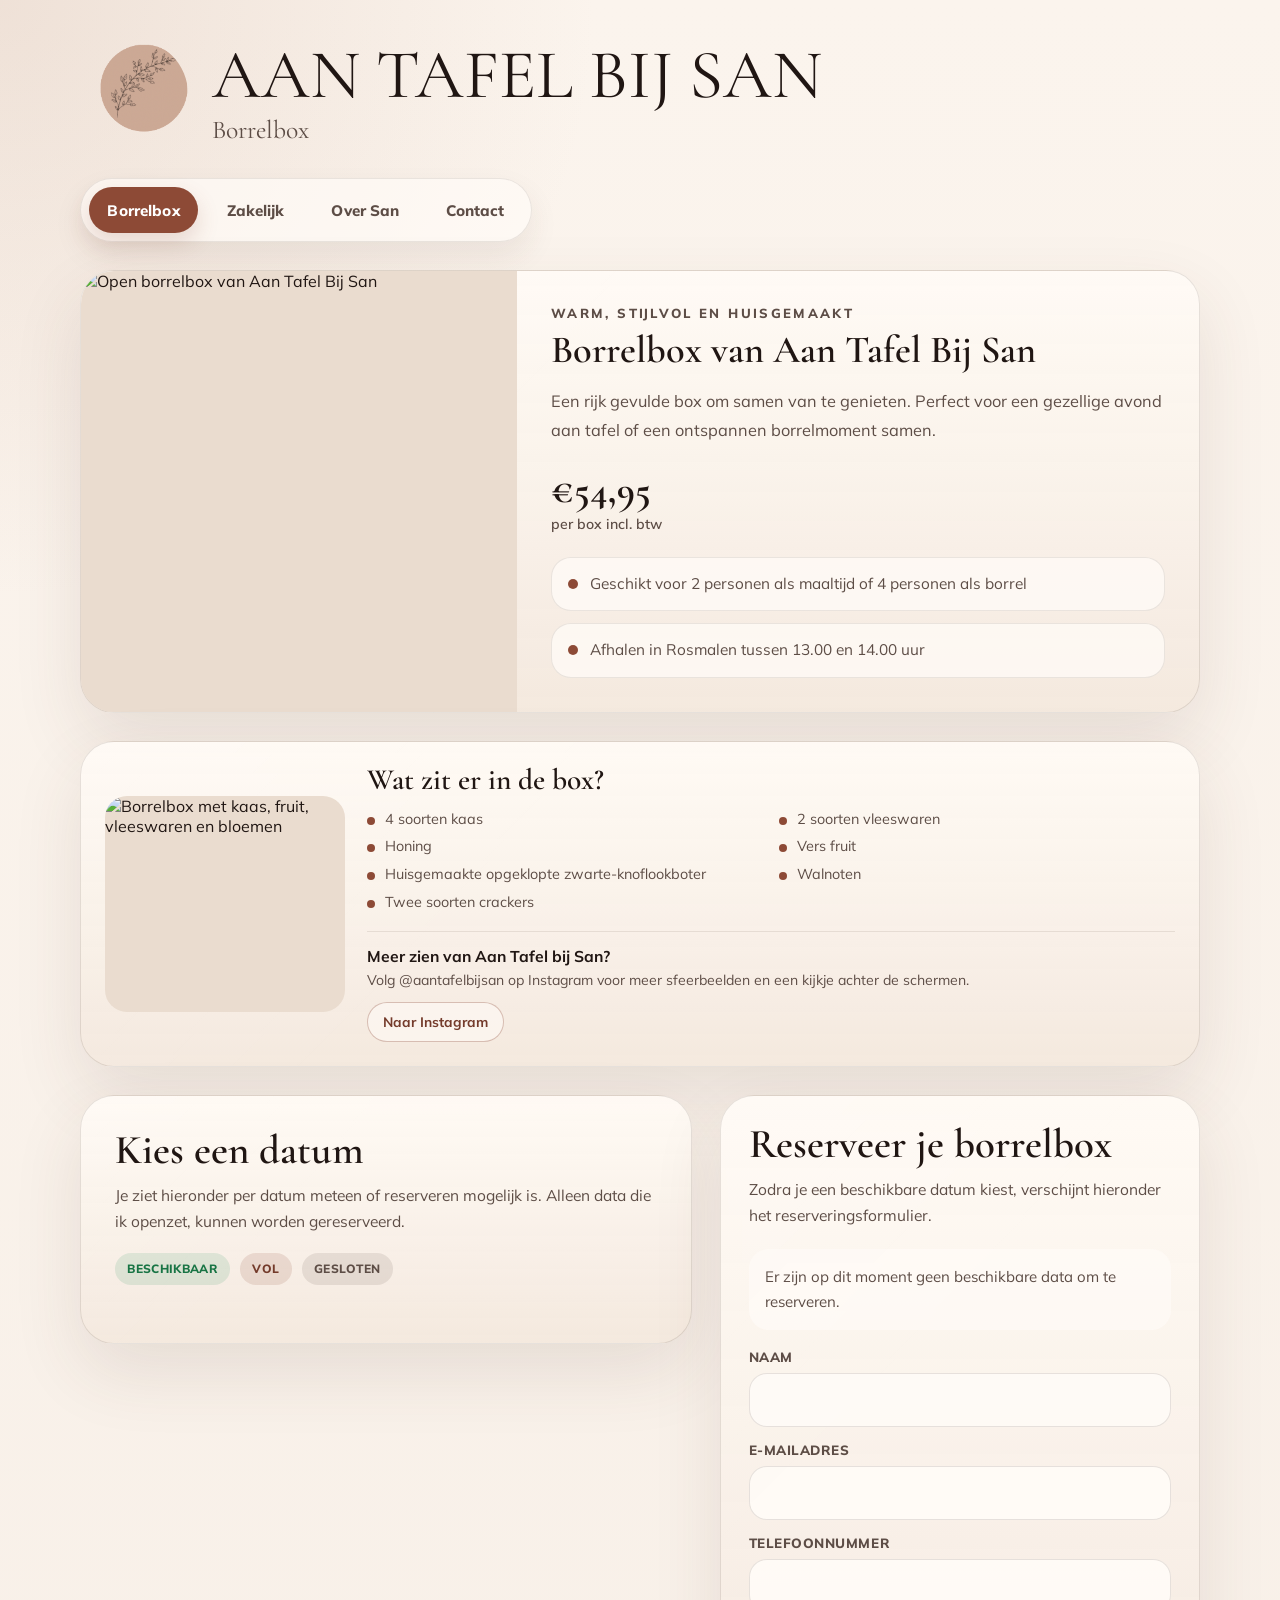
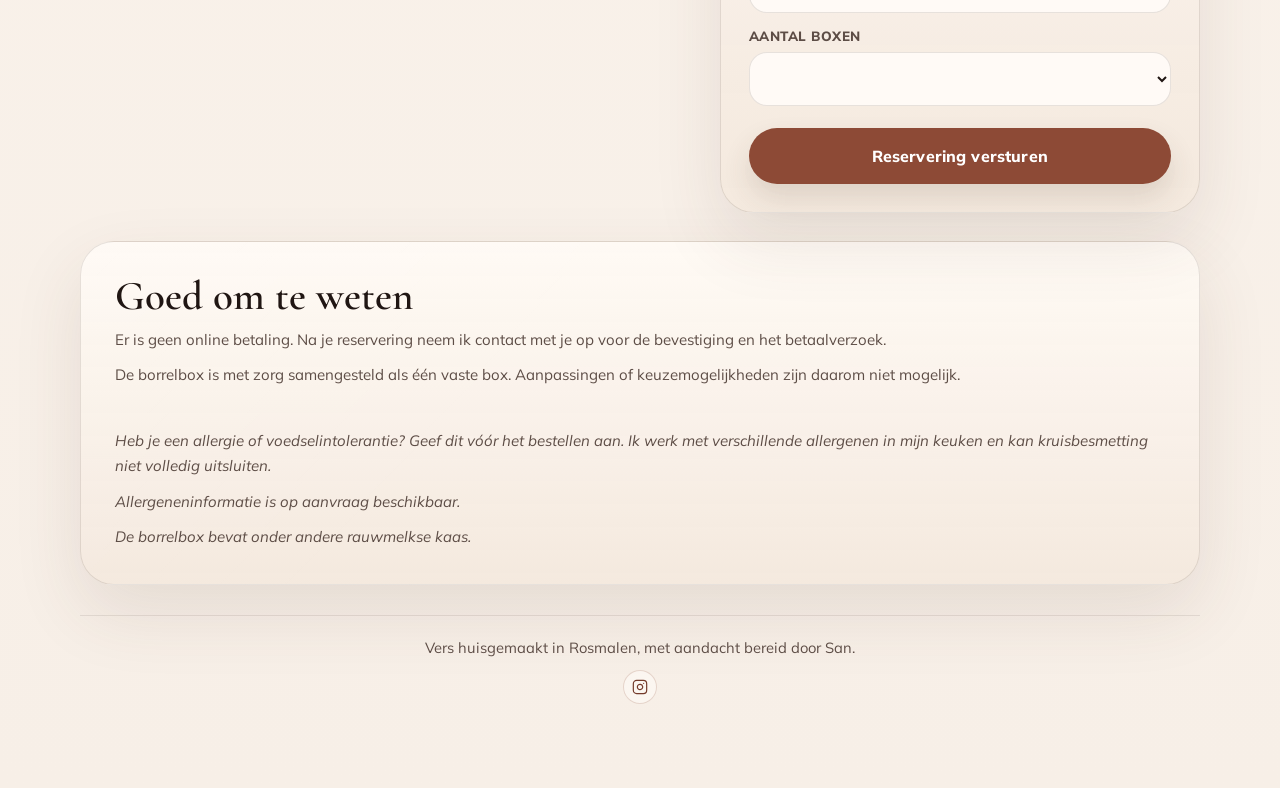
==== index.html @ e6d6b591 "Increase Instagram callout size" ====
<!doctype html>
<html lang="nl">
  <head>
    <meta charset="UTF-8" />
    <meta name="viewport" content="width=device-width, initial-scale=1.0" />
    <title>Borrelbox in Rosmalen | Aan Tafel Bij San</title>
    <meta
      name="description"
      content="Reserveer een warme en stijlvolle borrelbox van Aan Tafel Bij San in Rosmalen."
    />
    <link rel="preconnect" href="https://fonts.googleapis.com" />
    <link rel="preconnect" href="https://fonts.gstatic.com" crossorigin />
    <link
      href="https://fonts.googleapis.com/css2?family=Cormorant+Garamond:wght@400;500;600;700&family=Mulish:wght@400;600;700;800&display=swap"
      rel="stylesheet"
    />
    <link rel="stylesheet" href="styles.css?v=20260925-footer-instagram" />
    <style>
      .page {
        padding: 40px 0 84px;
      }

      .brand-header {
        margin-bottom: 30px;
      }

      .top-nav {
        display: flex;
        justify-content: flex-start;
        margin: 0 0 28px;
      }

      .top-tabs {
        display: inline-flex;
        flex-wrap: wrap;
        gap: 10px;
        padding: 8px;
        border: 1px solid rgba(63, 42, 34, 0.1);
        border-radius: 999px;
        background: rgba(255, 251, 247, 0.72);
        box-shadow: 0 14px 30px rgba(79, 54, 42, 0.08);
      }

      .top-tab {
        display: inline-flex;
        align-items: center;
        justify-content: center;
        min-height: 46px;
        padding: 0.78rem 1.15rem;
        border-radius: 999px;
        color: var(--muted);
        text-decoration: none;
        font-size: 0.95rem;
        font-weight: 800;
        letter-spacing: 0.01em;
        transition:
          transform 160ms ease,
          background 160ms ease,
          color 160ms ease;
      }

      .top-tab:hover,
      .top-tab:focus-visible {
        transform: translateY(-2px);
        color: var(--ink);
      }

      .top-tab.is-active {
        background: var(--instagram);
        color: #fff;
        box-shadow: 0 10px 22px rgba(141, 74, 54, 0.18);
      }

      .borrel-layout {
        display: grid;
        gap: 28px;
      }

      .borrel-hero,
      .borrel-promo,
      .contents-card,
      .availability-card,
      .reservation-card,
      .borrel-note {
        border: 1px solid var(--line);
        border-radius: 34px;
        box-shadow: var(--shadow);
        background:
          linear-gradient(180deg, rgba(255, 250, 245, 0.96), rgba(243, 232, 221, 0.9)),
          linear-gradient(135deg, rgba(255, 255, 255, 0.35), transparent 40%);
      }

      .borrel-hero {
        display: grid;
        grid-template-columns: minmax(0, 0.78fr) minmax(320px, 1.22fr);
        overflow: hidden;
      }

      .borrel-photo {
        min-height: 100%;
        max-height: 250px;
        background: #eadccf;
      }

      .borrel-photo img {
        display: block;
        width: 100%;
        height: 100%;
        object-fit: cover;
      }

      .borrel-copy {
        padding: clamp(24px, 3.4vw, 34px);
      }

      .kicker {
        margin: 0;
        color: var(--muted);
        font-size: 0.82rem;
        font-weight: 800;
        letter-spacing: 0.18em;
        text-transform: uppercase;
      }

      .borrel-title {
        margin: 10px 0 0;
        font-family: "Cormorant Garamond", serif;
        font-size: clamp(1.85rem, 3vw, 2.55rem);
        line-height: 1;
        font-weight: 600;
      }

      .borrel-intro {
        margin: 18px 0 0;
        color: var(--muted);
        font-size: 1.02rem;
        line-height: 1.75;
      }

      .borrel-promo {
        display: grid;
        grid-template-columns: minmax(220px, 0.85fr) minmax(0, 1.15fr);
        gap: 16px;
        align-items: center;
        overflow: hidden;
        font-family: "Mulish", sans-serif;
      }

      .borrel-promo[hidden] {
        display: none;
      }

      .promo-photo {
        height: 100%;
        min-height: 220px;
        max-height: 280px;
        background: #eadccf;
      }

      .promo-photo img {
        display: block;
        width: 100%;
        height: 100%;
        object-fit: cover;
      }

      .promo-copy {
        padding: clamp(20px, 2.8vw, 30px);
      }

      .promo-kicker {
        margin: 0 0 7px;
        color: var(--accent);
        font-family: "Mulish", sans-serif;
        font-size: 0.68rem;
        font-weight: 800;
        letter-spacing: 0.12em;
        text-transform: uppercase;
      }

      .borrel-promo p {
        margin: 6px 0 0;
        color: var(--ink);
        font-family: "Mulish", sans-serif;
        font-size: 0.86rem;
        line-height: 1.42;
      }

      .borrel-promo strong {
        font-weight: 800;
      }

      .promo-price {
        display: block;
        margin-top: 8px;
        color: var(--ink);
        font-family: "Mulish", sans-serif;
        font-size: 0.88rem;
        font-weight: 700;
        line-height: 1.45;
      }

      .promo-price strong {
        color: var(--accent);
        font-family: "Mulish", sans-serif;
        font-size: 0.96rem;
        font-weight: 800;
        letter-spacing: 0;
      }

      .promo-price span {
        color: var(--muted);
        font-family: "Mulish", sans-serif;
        font-size: 0.86rem;
      }

      .borrel-price {
        margin: 26px 0 0;
        font-family: "Cormorant Garamond", serif;
        font-size: clamp(2rem, 3vw, 2.8rem);
        line-height: 1;
        font-weight: 700;
      }

      .borrel-price span {
        display: block;
        margin-top: 6px;
        color: var(--muted);
        font-family: "Mulish", sans-serif;
        font-size: 0.88rem;
        font-weight: 600;
        line-height: 1.4;
      }

      .borrel-facts {
        display: grid;
        gap: 12px;
        margin: 22px 0 0;
      }

      .fact-chip {
        display: flex;
        align-items: flex-start;
        gap: 12px;
        padding: 14px 16px;
        border: 1px solid rgba(63, 42, 34, 0.1);
        border-radius: 20px;
        background: rgba(255, 251, 247, 0.76);
      }

      .fact-dot {
        width: 10px;
        height: 10px;
        margin-top: 0.45rem;
        border-radius: 50%;
        background: var(--instagram);
        flex: 0 0 auto;
      }

      .fact-text {
        color: var(--muted);
        font-size: 0.96rem;
        line-height: 1.6;
      }

      .borrel-grid {
        display: grid;
        grid-template-columns: minmax(0, 1.12fr) minmax(320px, 0.88fr);
        gap: 28px;
        align-items: start;
      }

      .borrel-gallery {
        display: grid;
        grid-template-columns: repeat(3, minmax(0, 1fr));
        gap: 18px;
      }

      .gallery-card {
        overflow: hidden;
        border: 1px solid var(--line);
        border-radius: 28px;
        box-shadow: var(--shadow);
        background:
          linear-gradient(180deg, rgba(255, 250, 245, 0.96), rgba(243, 232, 221, 0.9)),
          linear-gradient(135deg, rgba(255, 255, 255, 0.35), transparent 40%);
      }

      .gallery-card img {
        display: block;
        width: 100%;
        max-height: 190px;
        aspect-ratio: 1 / 0.56;
        object-fit: cover;
      }

      .gallery-card.is-featured img {
        aspect-ratio: 1 / 0.56;
      }

      .gallery-card.is-packaging img {
        object-fit: cover;
        object-position: center 42%;
      }

      .gallery-copy {
        padding: 16px 18px 18px;
      }

      .gallery-copy p {
        margin: 0;
        color: var(--muted);
        font-size: 0.92rem;
        line-height: 1.6;
      }

      .availability-card,
      .reservation-card,
      .contents-card,
      .borrel-note {
        padding: clamp(24px, 3.4vw, 34px);
      }

      .contents-list {
        display: grid;
        grid-template-columns: repeat(2, minmax(0, 1fr));
        gap: 7px 16px;
        margin: 14px 0 0;
        padding: 0;
        list-style: none;
      }

      .contents-card {
        display: grid;
        grid-template-columns: minmax(180px, 240px) minmax(0, 1fr);
        gap: 22px;
        align-items: center;
        padding: clamp(18px, 2.4vw, 24px);
      }

      .contents-card .section-title {
        font-size: clamp(1.55rem, 2.3vw, 2rem);
      }

      .contents-list li {
        display: flex;
        gap: 10px;
        align-items: flex-start;
        color: var(--muted);
        font-size: 0.9rem;
        line-height: 1.45;
      }

      .contents-list li::before {
        content: "";
        width: 8px;
        height: 8px;
        margin-top: 0.5rem;
        border-radius: 50%;
        background: var(--instagram);
        flex: 0 0 auto;
      }

      .contents-photo {
        overflow: hidden;
        border-radius: 22px;
        min-height: 0;
        max-width: 240px;
        background: #eadccf;
      }

      .contents-photo img {
        display: block;
        width: 100%;
        aspect-ratio: 1 / 0.9;
        object-fit: cover;
      }

      .contents-copy {
        padding: 0;
      }

      .instagram-callout {
        margin-top: 18px;
        padding-top: 14px;
        border-top: 1px solid rgba(63, 42, 34, 0.1);
      }

      .instagram-callout strong {
        display: block;
        color: var(--ink);
        font-size: 0.98rem;
      }

      .instagram-callout p {
        margin: 4px 0 0;
        color: var(--muted);
        font-size: 0.88rem;
        line-height: 1.55;
      }

      .instagram-button {
        display: inline-flex;
        align-items: center;
        justify-content: center;
        min-height: 40px;
        margin-top: 10px;
        padding: 0.62rem 0.95rem;
        border: 1px solid rgba(141, 74, 54, 0.32);
        border-radius: 999px;
        background: rgba(255, 251, 247, 0.55);
        color: var(--instagram-dark);
        font-size: 0.86rem;
        font-weight: 700;
        text-decoration: none;
        transition: background 160ms ease, border-color 160ms ease, transform 160ms ease;
      }

      .instagram-button:hover,
      .instagram-button:focus-visible {
        border-color: rgba(141, 74, 54, 0.5);
        background: rgba(141, 74, 54, 0.08);
        transform: translateY(-2px);
      }

      .section-title {
        margin: 0;
        font-family: "Cormorant Garamond", serif;
        font-size: clamp(2rem, 3.2vw, 2.7rem);
        line-height: 0.98;
        font-weight: 600;
      }

      .section-copy {
        margin: 12px 0 0;
        color: var(--muted);
        font-size: 0.97rem;
        line-height: 1.7;
      }

      .status-legend {
        display: flex;
        flex-wrap: wrap;
        gap: 10px;
        margin-top: 18px;
      }

      .legend-chip,
      .status-chip {
        display: inline-flex;
        align-items: center;
        justify-content: center;
        min-height: 32px;
        padding: 0.42rem 0.76rem;
        border-radius: 999px;
        font-size: 0.75rem;
        font-weight: 800;
        letter-spacing: 0.03em;
        text-transform: uppercase;
      }

      .status-available {
        background: rgba(31, 143, 83, 0.12);
        color: var(--whatsapp-dark);
      }

      .status-full {
        background: rgba(141, 74, 54, 0.14);
        color: var(--instagram-dark);
      }

      .status-closed {
        background: rgba(93, 77, 70, 0.12);
        color: var(--muted);
      }

      .month-groups {
        display: grid;
        gap: 18px;
        margin-top: 24px;
      }

      .month-group {
        display: grid;
        gap: 14px;
      }

      .month-label {
        margin: 0;
        color: var(--instagram-dark);
        font-size: 0.94rem;
        font-weight: 800;
        letter-spacing: 0.08em;
        text-transform: uppercase;
      }

      .date-grid {
        display: grid;
        grid-template-columns: repeat(7, minmax(0, 1fr));
        gap: 7px;
      }

      .calendar-weekday {
        padding: 2px 0 4px;
        color: var(--muted);
        font-size: 0.7rem;
        font-weight: 800;
        text-align: center;
        text-transform: uppercase;
      }

      .calendar-day,
      .date-button {
        display: flex;
        min-width: 0;
        min-height: 58px;
        flex-direction: column;
        align-items: center;
        justify-content: center;
        border-radius: 12px;
      }

      .calendar-day {
        color: rgba(93, 77, 70, 0.48);
        font-size: 0.82rem;
      }

      .calendar-day.is-unavailable {
        background: rgba(255, 251, 247, 0.38);
      }

      .date-button {
        width: 100%;
        padding: 7px 3px;
        border: 1px solid rgba(63, 42, 34, 0.08);
        background: rgba(255, 251, 247, 0.72);
        color: var(--ink);
        text-align: center;
        cursor: pointer;
        transition:
          transform 160ms ease,
          border-color 160ms ease,
          box-shadow 160ms ease,
          background 160ms ease;
      }

      .date-button:hover,
      .date-button:focus-visible {
        transform: translateY(-2px);
        border-color: rgba(141, 74, 54, 0.16);
        background: rgba(255, 251, 247, 0.84);
        box-shadow: 0 12px 24px rgba(79, 54, 42, 0.06);
      }

      .date-button.is-selected {
        border-color: var(--instagram);
        box-shadow: 0 0 0 2px rgba(141, 74, 54, 0.18);
      }

      .date-button.status-available {
        background: rgba(31, 143, 83, 0.1);
      }

      .date-button.status-full {
        background: rgba(141, 74, 54, 0.12);
      }

      .date-button.status-closed {
        background: rgba(93, 77, 70, 0.1);
        box-shadow: 0 14px 26px rgba(79, 54, 42, 0.07);
      }

      .date-button[disabled] {
        cursor: default;
        opacity: 0.92;
      }

      .date-label {
        font-family: "Cormorant Garamond", serif;
        font-size: 1.2rem;
        font-weight: 700;
        line-height: 1;
      }

      .reservation-card {
        position: sticky;
        top: 28px;
        padding: clamp(20px, 3vw, 28px);
      }

      .reservation-placeholder,
      .reservation-info,
      .reservation-confirmation {
        margin-top: 20px;
        padding: 16px;
        border-radius: 20px;
        background: rgba(255, 251, 247, 0.72);
        color: var(--muted);
        font-size: 0.94rem;
        line-height: 1.65;
      }

      .reservation-info,
      .reservation-confirmation {
        border: 1px solid rgba(63, 42, 34, 0.1);
      }

      .reservation-confirmation {
        color: var(--whatsapp-dark);
        background: rgba(31, 143, 83, 0.08);
        border-color: rgba(31, 143, 83, 0.14);
        font-weight: 700;
      }

      .reservation-form {
        display: grid;
        gap: 14px;
        margin-top: 18px;
      }

      .form-row {
        display: grid;
        gap: 8px;
      }

      .form-label {
        color: var(--muted);
        font-size: 0.84rem;
        font-weight: 800;
        letter-spacing: 0.04em;
        text-transform: uppercase;
      }

      .form-input,
      .form-select {
        width: 100%;
        min-height: 54px;
        padding: 0.92rem 1rem;
        border: 1px solid rgba(63, 42, 34, 0.12);
        border-radius: 18px;
        background: rgba(255, 251, 247, 0.95);
        color: var(--ink);
        font: inherit;
      }

      .form-input:focus,
      .form-select:focus {
        outline: 2px solid rgba(141, 74, 54, 0.22);
        outline-offset: 2px;
      }

      .form-help {
        margin: -4px 0 0;
        color: var(--muted);
        font-size: 0.84rem;
        line-height: 1.5;
      }

      .reserve-button {
        display: inline-flex;
        align-items: center;
        justify-content: center;
        width: 100%;
        min-height: 56px;
        padding: 0.95rem 1.4rem;
        border: 0;
        border-radius: 999px;
        background: var(--instagram);
        color: #fff;
        font: inherit;
        font-weight: 800;
        letter-spacing: 0.01em;
        cursor: pointer;
        box-shadow: 0 14px 28px rgba(79, 54, 42, 0.14);
        transition:
          transform 160ms ease,
          background 160ms ease;
      }

      .reserve-button:hover,
      .reserve-button:focus-visible {
        transform: translateY(-2px);
        background: var(--instagram-dark);
      }

      .borrel-note {
        display: grid;
        gap: 10px;
      }

      .borrel-note p {
        margin: 0;
        color: var(--muted);
        font-size: 0.94rem;
        line-height: 1.7;
      }

      .borrel-note .allergen-note {
        font-style: italic;
      }

      .page-footer {
        margin-top: 30px;
        padding: 20px 8px 0;
        border-top: 1px solid rgba(63, 42, 34, 0.1);
        color: var(--muted);
        font-size: 0.92rem;
        line-height: 1.6;
        text-align: center;
      }

      @media (max-width: 960px) {
        .borrel-hero,
        .borrel-promo,
        .borrel-grid,
        .borrel-gallery {
          grid-template-columns: 1fr;
        }

        .borrel-photo {
          max-height: 240px;
        }

        .promo-photo {
          min-height: 220px;
          max-height: 260px;
        }

        .reservation-card {
          position: static;
        }
      }

      @media (max-width: 640px) {
        .page {
          padding-top: 28px;
          padding-bottom: 52px;
        }

        .contents-card,
        .contents-list {
          grid-template-columns: 1fr;
        }

        .contents-photo {
          max-width: none;
        }

      }
    </style>
    <script async src="https://www.googletagmanager.com/gtag/js?id=G-EJPSFYHC73"></script>
    <script>
      window.dataLayer = window.dataLayer || [];
      function gtag() {
        dataLayer.push(arguments);
      }
      gtag("js", new Date());
      gtag("config", "G-EJPSFYHC73");
    </script>
  </head>
  <body>
    <main class="page">
      <header class="brand-header">
        <div class="brand-seal" aria-hidden="true">
          <img src="brand-seal.png" alt="" />
        </div>
        <div class="brand-copy">
          <h1>Aan Tafel Bij San</h1>
          <p class="subtitle">Borrelbox</p>
        </div>
      </header>

      <div class="top-nav" aria-label="Navigatie">
        <nav class="top-tabs">
          <a class="top-tab is-active" href="index.html">Borrelbox</a>
          <a class="top-tab" href="zakelijk.html">Zakelijk</a>
          <a class="top-tab" href="over-san.html">Over San</a>
          <a class="top-tab" href="contact.html">Contact</a>
        </nav>
      </div>

      <section class="borrel-layout">
        <section class="borrel-hero" aria-labelledby="borrelboxTitle">
          <div class="borrel-photo">
            <img src="borrelbox-overzicht.jpg" alt="Open borrelbox van Aan Tafel Bij San" />
          </div>

          <div class="borrel-copy">
            <p class="kicker">Warm, stijlvol en huisgemaakt</p>
            <h2 class="borrel-title" id="borrelboxTitle">Borrelbox van Aan Tafel Bij San</h2>
            <p class="borrel-intro">
              Een rijk gevulde box om samen van te genieten. Perfect voor een gezellige
              avond aan tafel of een ontspannen borrelmoment samen.
            </p>
            <p class="borrel-price">€54,95 <span>per box incl. btw</span></p>

            <div class="borrel-facts">
              <div class="fact-chip">
                <span class="fact-dot" aria-hidden="true"></span>
                <div class="fact-text">Geschikt voor 2 personen als maaltijd of 4 personen als borrel</div>
              </div>
              <div class="fact-chip">
                <span class="fact-dot" aria-hidden="true"></span>
                <div class="fact-text">Afhalen in Rosmalen tussen 13.00 en 14.00 uur</div>
              </div>
            </div>
          </div>
        </section>

        <section class="contents-card" aria-labelledby="contentsTitle">
          <div class="contents-photo">
            <img src="borrelbox-kaas-fruit.jpg" alt="Borrelbox met kaas, fruit, vleeswaren en bloemen" />
          </div>

          <div class="contents-copy">
            <h3 class="section-title" id="contentsTitle">Wat zit er in de box?</h3>
            <ul class="contents-list">
              <li>4 soorten kaas</li>
              <li>2 soorten vleeswaren</li>
              <li>Honing</li>
              <li>Vers fruit</li>
              <li>Huisgemaakte opgeklopte zwarte-knoflookboter</li>
              <li>Walnoten</li>
              <li>Twee soorten crackers</li>
            </ul>

            <div class="instagram-callout">
              <strong>Meer zien van Aan Tafel bij San?</strong>
              <p>Volg @aantafelbijsan op Instagram voor meer sfeerbeelden en een kijkje achter de schermen.</p>
              <a
                class="instagram-button"
                href="https://www.instagram.com/aantafelbijsan/"
                target="_blank"
                rel="noopener noreferrer"
              >Naar Instagram</a>
            </div>
          </div>
        </section>

        <section class="borrel-grid">
          <section class="availability-card" aria-labelledby="availabilityTitle">
            <h3 class="section-title" id="availabilityTitle">Kies een datum</h3>
            <p class="section-copy">
              Je ziet hieronder per datum meteen of reserveren mogelijk is.
              Alleen data die ik openzet, kunnen worden gereserveerd.
            </p>

            <div class="status-legend" aria-label="Legenda">
              <span class="legend-chip status-available">Beschikbaar</span>
              <span class="legend-chip status-full">Vol</span>
              <span class="legend-chip status-closed">Gesloten</span>
            </div>

            <div class="month-groups" id="monthGroups"></div>
          </section>

          <aside class="reservation-card" aria-labelledby="reservationTitle">
            <h3 class="section-title" id="reservationTitle">Reserveer je borrelbox</h3>
            <p class="section-copy">
              Zodra je een beschikbare datum kiest, verschijnt hieronder het reserveringsformulier.
            </p>

            <div class="reservation-placeholder" id="reservationPlaceholder">
              Selecteer eerst een beschikbare datum.
            </div>

            <div class="reservation-info" id="reservationInfo" hidden></div>

            <form class="reservation-form" id="reservationForm" hidden>
              <input type="hidden" name="_subject" value="Nieuwe reservering borrelbox" />
              <input type="hidden" name="_captcha" value="false" />
              <input type="text" name="_honey" tabindex="-1" autocomplete="off" hidden />

              <div class="form-row">
                <label class="form-label" for="reservationName">Naam</label>
                <input class="form-input" id="reservationName" name="name" type="text" required />
              </div>

              <div class="form-row">
                <label class="form-label" for="reservationEmail">E-mailadres</label>
                <input class="form-input" id="reservationEmail" name="email" type="email" required />
              </div>

              <div class="form-row">
                <label class="form-label" for="reservationPhone">Telefoonnummer</label>
                <input class="form-input" id="reservationPhone" name="phone" type="tel" required />
              </div>

              <div class="form-row">
                <label class="form-label" for="reservationQuantity">Aantal boxen</label>
                <select class="form-select" id="reservationQuantity" name="quantity" required></select>
                <p class="form-help" id="quantityHelp"></p>
              </div>

              <button class="reserve-button" id="reservationSubmit" type="submit">Reservering versturen</button>
            </form>

            <div class="reservation-confirmation" id="reservationConfirmation" hidden>
              Bedankt voor je reservering. Ik neem contact met je op voor de bevestiging en het betaalverzoek.
            </div>
          </aside>
        </section>

        <section class="borrel-note" aria-labelledby="borrelNoteTitle">
          <h3 class="section-title" id="borrelNoteTitle">Goed om te weten</h3>
          <p>Er is geen online betaling. Na je reservering neem ik contact met je op voor de bevestiging en het betaalverzoek.</p>
          <p>De borrelbox is met zorg samengesteld als één vaste box. Aanpassingen of keuzemogelijkheden zijn daarom niet mogelijk.</p>
          <br />
          <p class="allergen-note">Heb je een allergie of voedselintolerantie? Geef dit vóór het bestellen aan. Ik werk met verschillende allergenen in mijn keuken en kan kruisbesmetting niet volledig uitsluiten.</p>
          <p class="allergen-note">Allergeneninformatie is op aanvraag beschikbaar.</p>
          <p class="allergen-note">De borrelbox bevat onder andere rauwmelkse kaas.</p>
        </section>
      </section>

      <footer class="page-footer">
        <p>Vers huisgemaakt in Rosmalen, met aandacht bereid door San.</p>
        <a class="footer-instagram" href="https://www.instagram.com/aantafelbijsan/" target="_blank" rel="noopener noreferrer" aria-label="Aan Tafel bij San op Instagram">
          <svg viewBox="0 0 24 24" aria-hidden="true"><rect x="2" y="2" width="20" height="20" rx="5" /><path d="M16 11.37A4 4 0 1 1 12.63 8 4 4 0 0 1 16 11.37z" /><path d="M17.5 6.5h.01" /></svg>
        </a>
      </footer>
    </main>

    <script src="borrelbox.js?v=20260922-calendar-preview"></script>
  </body>
</html>
---- styles.css ----
:root {
  --bg: #f7efe7;
  --paper: rgba(255, 250, 245, 0.78);
  --paper-strong: #f2e4d8;
  --ink: #201613;
  --muted: #5d4d46;
  --line: rgba(63, 42, 34, 0.12);
  --shadow: 0 28px 70px rgba(79, 54, 42, 0.11);
  --whatsapp: #1f8f53;
  --whatsapp-dark: #187444;
  --instagram: #8d4a36;
  --instagram-dark: #743b2b;
}

* {
  box-sizing: border-box;
}

body {
  margin: 0;
  min-height: 100vh;
  background:
    radial-gradient(circle at top left, rgba(207, 176, 158, 0.28), transparent 22%),
    linear-gradient(180deg, #fbf4ed 0%, #f7efe7 100%);
  color: var(--ink);
  font-family: "Mulish", sans-serif;
}

.page {
  width: min(1120px, calc(100% - 32px));
  margin: 0 auto;
  padding: 28px 0 56px;
}

.brand-header,
.hero-layout {
  display: grid;
  gap: 24px;
}

.brand-header {
  grid-template-columns: 108px minmax(0, 1fr);
  align-items: center;
  gap: 24px;
  margin-bottom: 40px;
}

.brand-seal {
  width: 108px;
  height: 108px;
  border-radius: 50%;
  overflow: hidden;
}

.brand-seal img {
  width: 100%;
  height: 100%;
  object-fit: cover;
  display: block;
}

.brand-copy {
  min-width: 0;
}

h1,
.subtitle,
.week-line,
.price,
.payment-note,
.about-kicker,
.summary-title {
  font-family: "Cormorant Garamond", serif;
}

h1 {
  margin: 0;
  font-size: clamp(2.8rem, 5.4vw, 4.6rem);
  line-height: 0.9;
  font-weight: 400;
  text-transform: uppercase;
}

.subtitle {
  margin: 10px 0 0;
  font-size: clamp(1.25rem, 2vw, 1.8rem);
  line-height: 1.08;
  color: var(--muted);
}

.preview-note {
  display: none;
  align-items: center;
  margin: 14px 0 0;
  padding: 0.45rem 0.8rem;
  border-radius: 999px;
  background: rgba(141, 74, 54, 0.08);
  color: var(--instagram-dark);
  font-size: 0.82rem;
  font-weight: 700;
  letter-spacing: 0.02em;
}

.preview-note.is-visible {
  display: inline-flex;
}

.hero-layout {
  grid-template-columns: minmax(0, 1.15fr) minmax(280px, 0.85fr);
  align-items: start;
  gap: 28px;
}

.menu-card,
.order-card {
  border: 1px solid var(--line);
  box-shadow: var(--shadow);
}

.menu-card {
  padding: clamp(34px, 5vw, 54px);
  border-radius: 34px;
  background:
    linear-gradient(180deg, rgba(255, 250, 245, 0.96), rgba(243, 232, 221, 0.9)),
    linear-gradient(135deg, rgba(255, 255, 255, 0.35), transparent 40%);
  text-align: center;
}

.week-line {
  margin: 0;
  font-size: clamp(1.7rem, 3vw, 2.3rem);
  line-height: 1;
  color: var(--muted);
  letter-spacing: 0.01em;
  text-wrap: balance;
}

.local-note {
  margin: 16px 0 0;
  color: var(--muted);
  font-size: 0.95rem;
  letter-spacing: 0.04em;
  text-transform: uppercase;
}

.tagline {
  margin: 30px 0 0;
  font-size: clamp(1.35rem, 2vw, 1.62rem);
  font-style: italic;
  font-weight: 800;
  text-wrap: balance;
}

.menu-sentence {
  margin: 42px auto 0;
  max-width: 38ch;
  font-family: "Mulish", sans-serif;
  font-size: clamp(1.14rem, 1.45vw, 1.38rem);
  font-weight: 400;
  line-height: 1.5;
  color: var(--muted);
  text-wrap: balance;
  hyphens: auto;
}

.menu-sentence span {
  display: block;
}

#menuDishTitle {
  max-width: 100%;
  margin: 0 auto;
  color: var(--muted);
  font-weight: 400;
  line-height: inherit;
}

#menuDishDescription {
  max-width: 100%;
  margin: 0.35rem auto 0;
  font-size: inherit;
  line-height: inherit;
}

.invitation {
  margin: 38px 0 0;
  font-size: clamp(1.4rem, 2.1vw, 1.7rem);
  font-style: italic;
  font-weight: 800;
  text-wrap: balance;
}

.order-card {
  padding: 32px;
  border-radius: 30px;
  background: linear-gradient(180deg, rgba(255, 251, 247, 0.92), rgba(247, 239, 231, 0.82));
  backdrop-filter: blur(10px);
}

.order-label {
  margin: 0 0 10px;
  text-transform: uppercase;
  letter-spacing: 0.18em;
  font-size: 0.78rem;
  font-weight: 800;
  color: var(--muted);
}

.price {
  margin: 0;
  font-size: clamp(1.9rem, 2.5vw, 2.5rem);
  line-height: 1;
  font-weight: 700;
  text-wrap: balance;
}

.payment-note {
  margin: 4px 0 0;
  font-size: clamp(1.3rem, 1.8vw, 1.65rem);
  line-height: 1.08;
  font-style: italic;
  text-wrap: balance;
}

.details-list {
  margin: 24px 0 0;
  padding-left: 1.2rem;
  color: var(--muted);
  font-size: 0.96rem;
  line-height: 1.7;
}

.details-list li {
  margin: 8px 0;
}

.action-group {
  margin-top: 26px;
}

.whatsapp-button {
  display: inline-flex;
  align-items: center;
  justify-content: center;
  width: 100%;
  min-height: 56px;
  padding: 0.95rem 1.4rem;
  border-radius: 999px;
  background: var(--whatsapp);
  color: #fff;
  text-decoration: none;
  font-weight: 800;
  letter-spacing: 0.01em;
  box-shadow: 0 14px 32px rgba(31, 143, 83, 0.18);
  transition:
    transform 160ms ease,
    background 160ms ease;
}

.whatsapp-button:hover,
.whatsapp-button:focus-visible {
  transform: translateY(-2px);
  background: var(--whatsapp-dark);
}

.trust-note {
  margin: 12px 0 0;
  color: var(--muted);
  font-size: 0.92rem;
  line-height: 1.55;
  text-align: center;
}


.social-block {
  width: 100%;
  margin-top: 22px;
  padding: 18px 20px 20px;
  border: 1px solid rgba(141, 74, 54, 0.1);
  border-radius: 22px;
  background:
    linear-gradient(180deg, rgba(255, 251, 247, 0.96), rgba(245, 235, 227, 0.88)),
    linear-gradient(135deg, rgba(255, 255, 255, 0.35), transparent 55%);
  box-shadow: inset 0 1px 0 rgba(255, 255, 255, 0.55);
  display: flex;
  flex-direction: column;
  align-items: center;
  gap: 10px;
  text-align: center;
}

.social-label {
  margin: 0;
  color: var(--muted);
  font-size: 0.95rem;
  font-weight: 700;
  line-height: 1.4;
}

.social-note {
  margin: 0;
  max-width: 28ch;
  color: var(--muted);
  font-size: 0.92rem;
  line-height: 1.5;
}

.instagram-link {
  display: inline-flex;
  align-items: center;
  justify-content: center;
  width: 52px;
  height: 52px;
  min-height: 52px;
  padding: 0;
  border: 1px solid rgba(178, 83, 110, 0.14);
  border-radius: 50%;
  background: linear-gradient(180deg, rgba(255, 251, 247, 0.98), rgba(249, 239, 233, 0.96));
  color: var(--instagram);
  text-decoration: none;
  box-shadow: 0 10px 20px rgba(141, 74, 54, 0.08);
  transition:
    transform 160ms ease,
    border-color 160ms ease,
    color 160ms ease,
    box-shadow 160ms ease,
    background 160ms ease;
}

.instagram-link svg {
  width: 23px;
  height: 23px;
  fill: currentColor;
}

.instagram-link:hover,
.instagram-link:focus-visible {
  transform: translateY(-2px);
  border-color: rgba(178, 83, 110, 0.28);
  color: var(--instagram-dark);
  background: linear-gradient(180deg, rgba(255, 247, 245, 1), rgba(247, 234, 227, 0.98));
  box-shadow: 0 14px 24px rgba(141, 74, 54, 0.12);
}

.page-footer p {
  margin: 0;
}

.footer-instagram {
  display: inline-flex;
  align-items: center;
  justify-content: center;
  width: 34px;
  height: 34px;
  margin-top: 10px;
  border: 1px solid rgba(141, 74, 54, 0.2);
  border-radius: 50%;
  background: rgba(255, 251, 247, 0.55);
  color: var(--instagram-dark);
  text-decoration: none;
  transition: background 160ms ease, border-color 160ms ease, transform 160ms ease;
}

.footer-instagram svg {
  width: 16px;
  height: 16px;
  fill: none;
  stroke: currentColor;
  stroke-linecap: round;
  stroke-linejoin: round;
  stroke-width: 1.8;
}

.footer-instagram:hover,
.footer-instagram:focus-visible {
  border-color: rgba(141, 74, 54, 0.42);
  background: rgba(141, 74, 54, 0.08);
  transform: translateY(-2px);
}

.about-section {
  position: relative;
  margin-top: 28px;
  padding: clamp(22px, 4vw, 36px);
  border: 1px solid var(--line);
  border-radius: 34px;
  background:
    linear-gradient(180deg, rgba(255, 250, 245, 0.96), rgba(243, 232, 221, 0.9)),
    linear-gradient(135deg, rgba(255, 255, 255, 0.38), transparent 44%);
  box-shadow: var(--shadow);
  overflow: hidden;
}

.about-section::before {
  content: "";
  position: absolute;
  right: -80px;
  top: -90px;
  width: 230px;
  height: 230px;
  border-radius: 999px;
  background: rgba(207, 176, 158, 0.22);
}

.about-summary {
  position: relative;
  z-index: 1;
  display: grid;
  grid-template-columns: 88px minmax(0, 1fr);
  gap: 22px;
  align-items: center;
}

.summary-photo {
  display: block;
  width: 88px;
  height: 88px;
  border: 6px solid rgba(255, 250, 245, 0.78);
  border-radius: 50%;
  background: linear-gradient(180deg, rgba(242, 228, 216, 0.85), rgba(255, 250, 245, 0.9));
  object-fit: contain;
  box-shadow: 0 16px 36px rgba(79, 54, 42, 0.14);
}

.summary-copy {
  min-width: 0;
}

.about-kicker {
  margin: 0 0 10px;
  color: var(--instagram-dark);
  font-size: clamp(1.25rem, 2vw, 1.65rem);
  font-style: italic;
  font-weight: 700;
}

.summary-title {
  margin: 0;
  font-size: clamp(2.1rem, 4.4vw, 3.4rem);
  font-weight: 500;
  line-height: 0.95;
}

.summary-text {
  max-width: 68ch;
  margin: 10px 0 0;
  color: var(--muted);
  font-size: 1rem;
  line-height: 1.7;
}

.about-details {
  position: relative;
  z-index: 1;
  margin-top: 24px;
  border-top: 1px solid var(--line);
}

.about-toggle {
  display: flex;
  width: 100%;
  align-items: center;
  justify-content: space-between;
  gap: 18px;
  margin: 0;
  padding: 20px 0 0;
  border: 0;
  background: transparent;
  color: var(--instagram-dark);
  cursor: pointer;
  font: inherit;
  font-size: 0.92rem;
  font-weight: 800;
  letter-spacing: 0.03em;
  text-align: left;
  text-transform: uppercase;
}

.about-toggle::after {
  content: "+";
  display: inline-grid;
  flex: 0 0 auto;
  width: 34px;
  height: 34px;
  place-items: center;
  border: 1px solid rgba(141, 74, 54, 0.18);
  border-radius: 50%;
  background: rgba(255, 250, 245, 0.72);
  color: var(--instagram-dark);
  font-size: 1.35rem;
  line-height: 1;
}

.about-details[open] .about-toggle::after {
  content: "-";
}

.about-body {
  display: grid;
  grid-template-columns: minmax(130px, 0.28fr) minmax(0, 1fr);
  gap: clamp(18px, 3vw, 30px);
  align-items: start;
  padding-top: 26px;
}

.photo-wrap {
  margin: 0;
}

.photo-frame {
  position: relative;
  isolation: isolate;
  max-width: 160px;
  margin: 0 auto;
}

.photo-frame::before {
  content: "";
  position: absolute;
  inset: 12px -12px -12px 12px;
  z-index: -1;
  border-radius: 24px;
  background: var(--paper-strong);
}

.about-photo {
  display: block;
  width: 100%;
  aspect-ratio: 4 / 5;
  padding: 10px;
  border-radius: 24px;
  background: linear-gradient(180deg, rgba(242, 228, 216, 0.82), rgba(255, 250, 245, 0.9));
  object-fit: contain;
  object-position: center;
  box-shadow: 0 22px 54px rgba(79, 54, 42, 0.16);
}

.about-copy {
  position: relative;
  z-index: 1;
}

.about-title {
  margin: 0;
  color: var(--instagram-dark);
  font-size: 1.25rem;
  font-weight: 800;
  letter-spacing: 0.08em;
  line-height: 1.3;
  text-transform: uppercase;
}

.about-text {
  max-width: 62ch;
  margin-top: 22px;
  color: var(--muted);
  font-size: 0.98rem;
  line-height: 1.78;
}

.about-text p {
  margin: 0;
}

.about-text p + p {
  margin-top: 1.05rem;
}

code {
  font-family: ui-monospace, SFMono-Regular, Menlo, monospace;
}

@media (max-width: 860px) {
  .brand-header,
  .hero-layout,
  .about-summary,
  .about-body {
    grid-template-columns: 1fr;
  }

  .brand-header {
    justify-items: center;
    text-align: center;
    gap: 18px;
  }

  .preview-note {
    justify-content: center;
  }

  .about-summary {
    text-align: center;
  }

  .summary-photo {
    margin: 0 auto;
  }

  h1 {
    font-size: clamp(2.4rem, 9vw, 4rem);
  }
}

@media (max-width: 640px) {
  .page {
    width: min(100% - 20px, 1120px);
    padding-top: 18px;
  }

  .menu-card,
  .order-card,
  .about-section {
    border-radius: 24px;
  }

  .menu-card {
    padding: 26px 20px;
  }

  .menu-sentence {
    margin-top: 44px;
  }
}
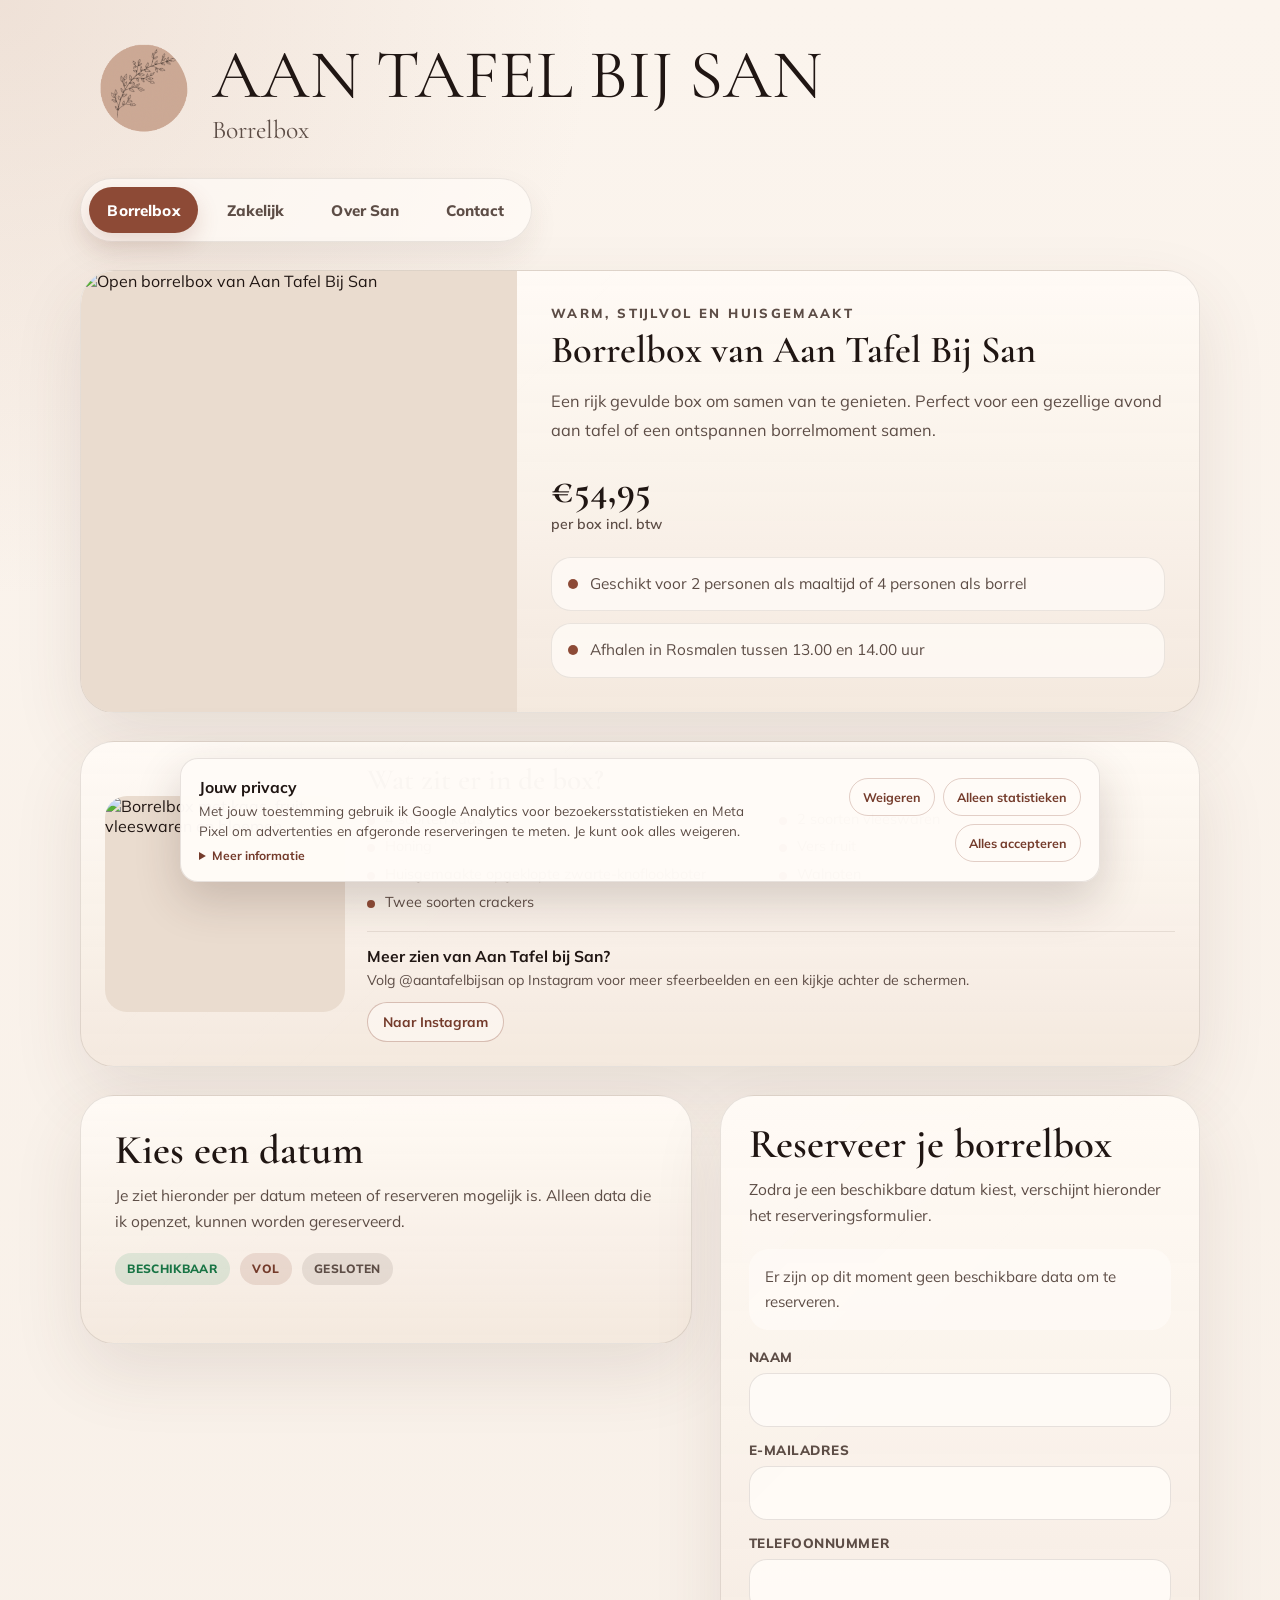
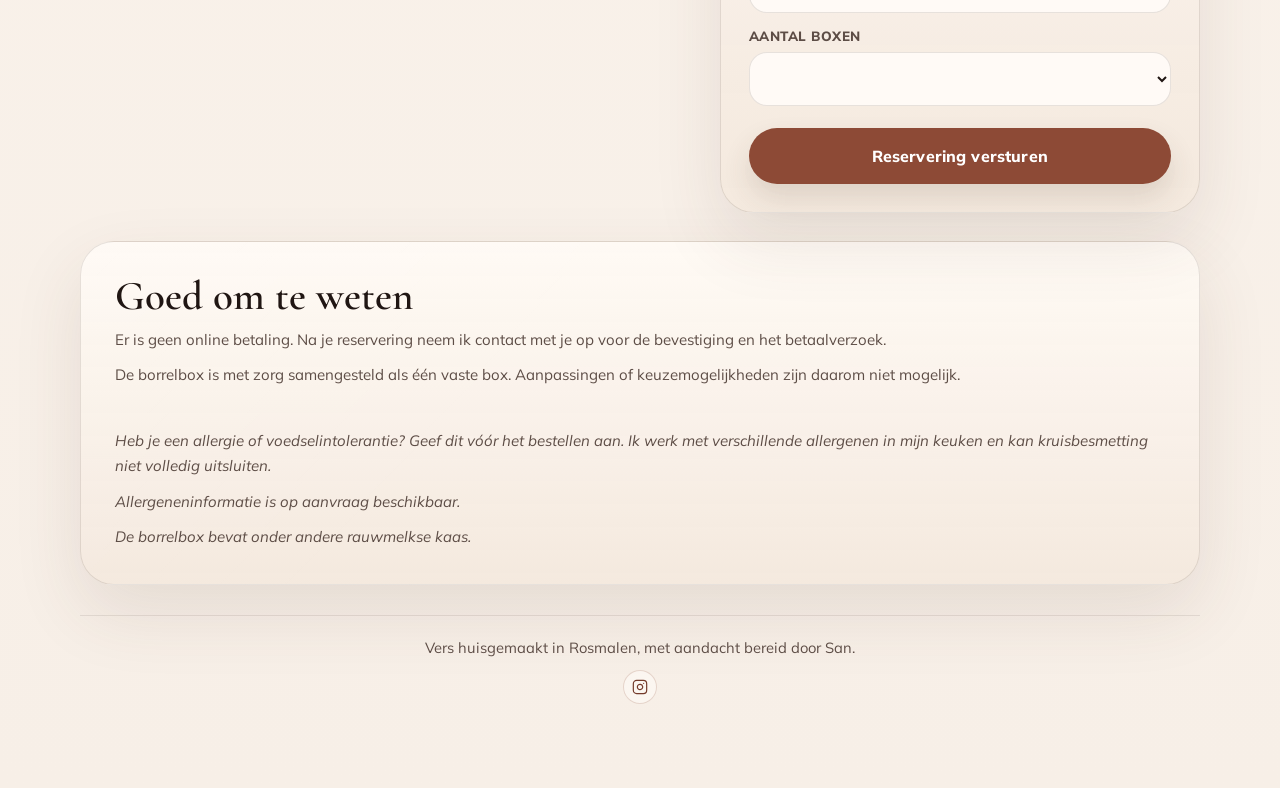
==== commit 161f31ac: "Add consent-gated Meta Pixel tracking" ====
--- a/index.html
+++ b/index.html
@@ -14,7 +14,7 @@
       href="https://fonts.googleapis.com/css2?family=Cormorant+Garamond:wght@400;500;600;700&family=Mulish:wght@400;600;700;800&display=swap"
       rel="stylesheet"
     />
-    <link rel="stylesheet" href="styles.css?v=20260925-footer-instagram" />
+    <link rel="stylesheet" href="styles.css?v=20261013-cookie-consent" />
     <style>
       .page {
         padding: 40px 0 84px;
@@ -748,15 +748,7 @@
 
       }
     </style>
-    <script async src="https://www.googletagmanager.com/gtag/js?id=G-EJPSFYHC73"></script>
-    <script>
-      window.dataLayer = window.dataLayer || [];
-      function gtag() {
-        dataLayer.push(arguments);
-      }
-      gtag("js", new Date());
-      gtag("config", "G-EJPSFYHC73");
-    </script>
+    <script defer src="cookie-consent.js?v=20261013-meta-pixel"></script>
   </head>
   <body>
     <main class="page">
@@ -920,6 +912,6 @@
       </footer>
     </main>
 
-    <script src="borrelbox.js?v=20260922-calendar-preview"></script>
+    <script src="borrelbox.js?v=20261013-meta-purchase"></script>
   </body>
 </html>
--- a/styles.css
+++ b/styles.css
@@ -378,6 +378,119 @@
   transform: translateY(-2px);
 }
 
+.cookie-consent {
+  position: fixed;
+  z-index: 1000;
+  right: 18px;
+  bottom: 18px;
+  left: 18px;
+  display: flex;
+  align-items: center;
+  justify-content: space-between;
+  gap: 20px;
+  width: min(920px, calc(100% - 36px));
+  margin: 0 auto;
+  padding: 18px;
+  border: 1px solid var(--line);
+  border-radius: 18px;
+  background: rgba(255, 251, 247, 0.98);
+  box-shadow: 0 18px 46px rgba(63, 42, 34, 0.2);
+  color: var(--ink);
+}
+
+.cookie-consent-copy {
+  max-width: 570px;
+}
+
+.cookie-consent-copy strong {
+  display: block;
+  margin-bottom: 4px;
+  font-size: 0.98rem;
+}
+
+.cookie-consent-copy p {
+  margin: 0;
+  color: var(--muted);
+  font-size: 0.84rem;
+  line-height: 1.5;
+}
+
+.cookie-consent-copy details {
+  margin-top: 7px;
+  color: var(--muted);
+  font-size: 0.76rem;
+}
+
+.cookie-consent-copy summary {
+  cursor: pointer;
+  color: var(--instagram-dark);
+  font-weight: 700;
+}
+
+.cookie-consent-copy details p {
+  margin-top: 6px;
+  font-size: 0.76rem;
+}
+
+.cookie-consent-actions {
+  display: flex;
+  flex-wrap: wrap;
+  justify-content: flex-end;
+  gap: 8px;
+}
+
+.cookie-consent-actions button,
+.cookie-settings {
+  min-height: 38px;
+  padding: 0.58rem 0.82rem;
+  border: 1px solid rgba(141, 74, 54, 0.25);
+  border-radius: 999px;
+  background: transparent;
+  color: var(--instagram-dark);
+  cursor: pointer;
+  font: inherit;
+  font-size: 0.78rem;
+  font-weight: 700;
+}
+
+.cookie-consent-actions button:hover,
+.cookie-consent-actions button:focus-visible,
+.cookie-settings:hover,
+.cookie-settings:focus-visible {
+  background: rgba(141, 74, 54, 0.08);
+}
+
+.cookie-settings {
+  position: fixed;
+  z-index: 900;
+  bottom: 10px;
+  left: 10px;
+  min-height: 32px;
+  padding: 0.4rem 0.68rem;
+  background: rgba(255, 251, 247, 0.92);
+  font-size: 0.7rem;
+}
+
+.cookie-settings[hidden] {
+  display: none;
+}
+
+@media (max-width: 720px) {
+  .cookie-consent {
+    align-items: stretch;
+    flex-direction: column;
+    gap: 14px;
+  }
+
+  .cookie-consent-actions {
+    justify-content: stretch;
+  }
+
+  .cookie-consent-actions button {
+    flex: 1 1 140px;
+  }
+}
+
 .about-section {
   position: relative;
   margin-top: 28px;
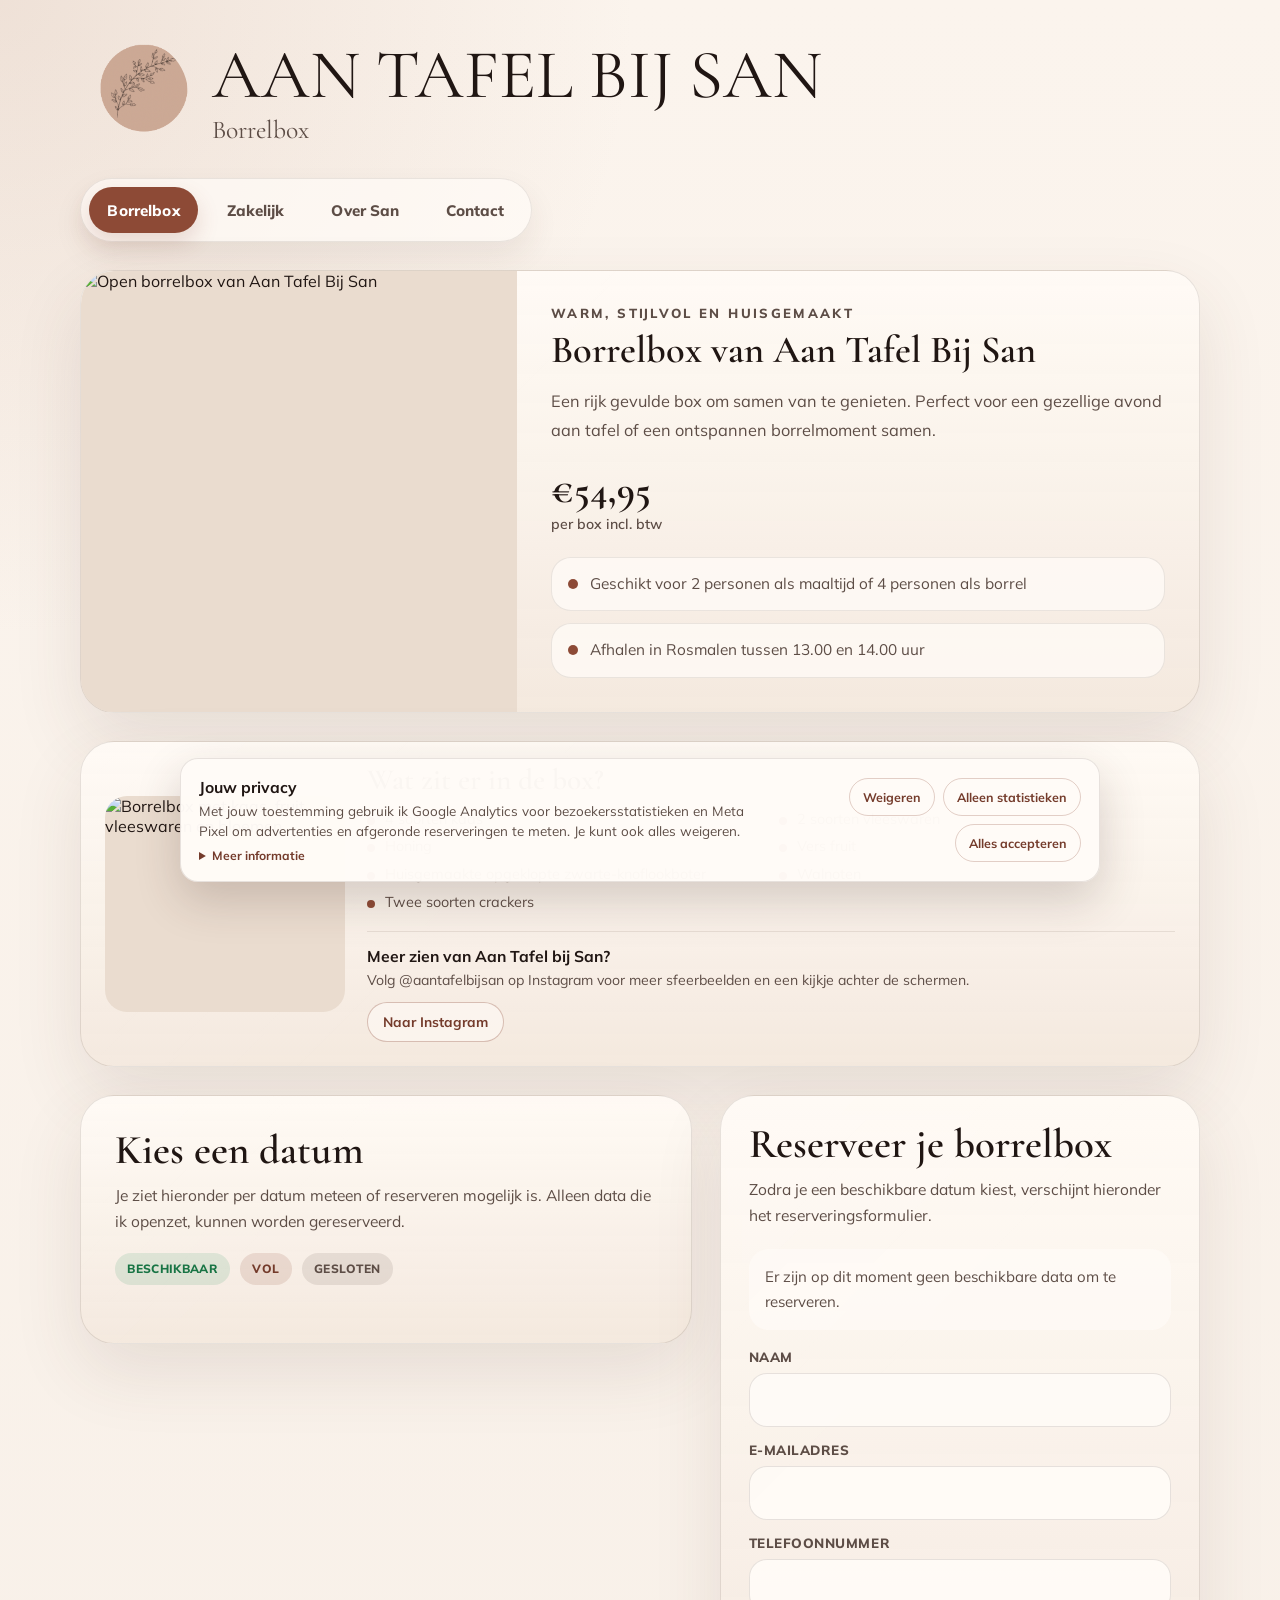
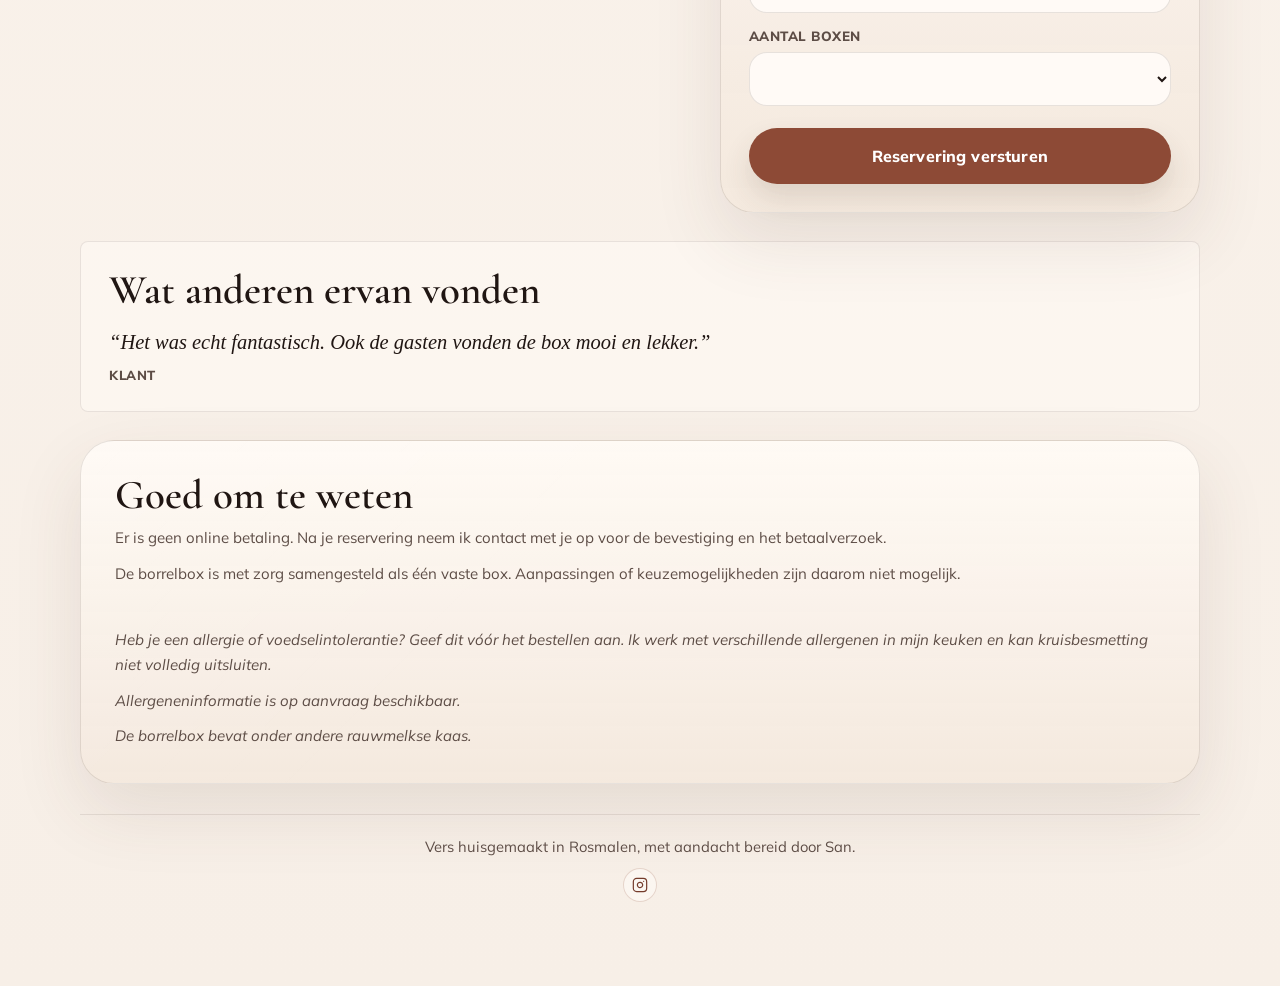
==== commit d554d6c9: "Add first customer testimonial" ====
--- a/index.html
+++ b/index.html
@@ -688,6 +688,37 @@
         gap: 10px;
       }
 
+      .customer-stories {
+        display: grid;
+        gap: 16px;
+        padding: 28px;
+        border: 1px solid rgba(63, 42, 34, 0.1);
+        border-radius: 8px;
+        background: rgba(255, 250, 245, 0.58);
+      }
+
+      .customer-story {
+        margin: 0;
+      }
+
+      .customer-story blockquote {
+        margin: 0;
+        color: var(--ink);
+        font-family: "Cormorant Garamond", serif;
+        font-size: 1.28rem;
+        font-style: italic;
+        line-height: 1.5;
+      }
+
+      .customer-story figcaption {
+        margin-top: 10px;
+        color: var(--muted);
+        font-size: 0.82rem;
+        font-weight: 800;
+        letter-spacing: 0.04em;
+        text-transform: uppercase;
+      }
+
       .borrel-note p {
         margin: 0;
         color: var(--muted);
@@ -893,6 +924,14 @@
           </aside>
         </section>
 
+        <section class="customer-stories" aria-labelledby="customerStoriesTitle">
+          <h3 class="section-title" id="customerStoriesTitle">Wat anderen ervan vonden</h3>
+          <figure class="customer-story">
+            <blockquote>“Het was echt fantastisch. Ook de gasten vonden de box mooi en lekker.”</blockquote>
+            <figcaption>Klant</figcaption>
+          </figure>
+        </section>
+
         <section class="borrel-note" aria-labelledby="borrelNoteTitle">
           <h3 class="section-title" id="borrelNoteTitle">Goed om te weten</h3>
           <p>Er is geen online betaling. Na je reservering neem ik contact met je op voor de bevestiging en het betaalverzoek.</p>
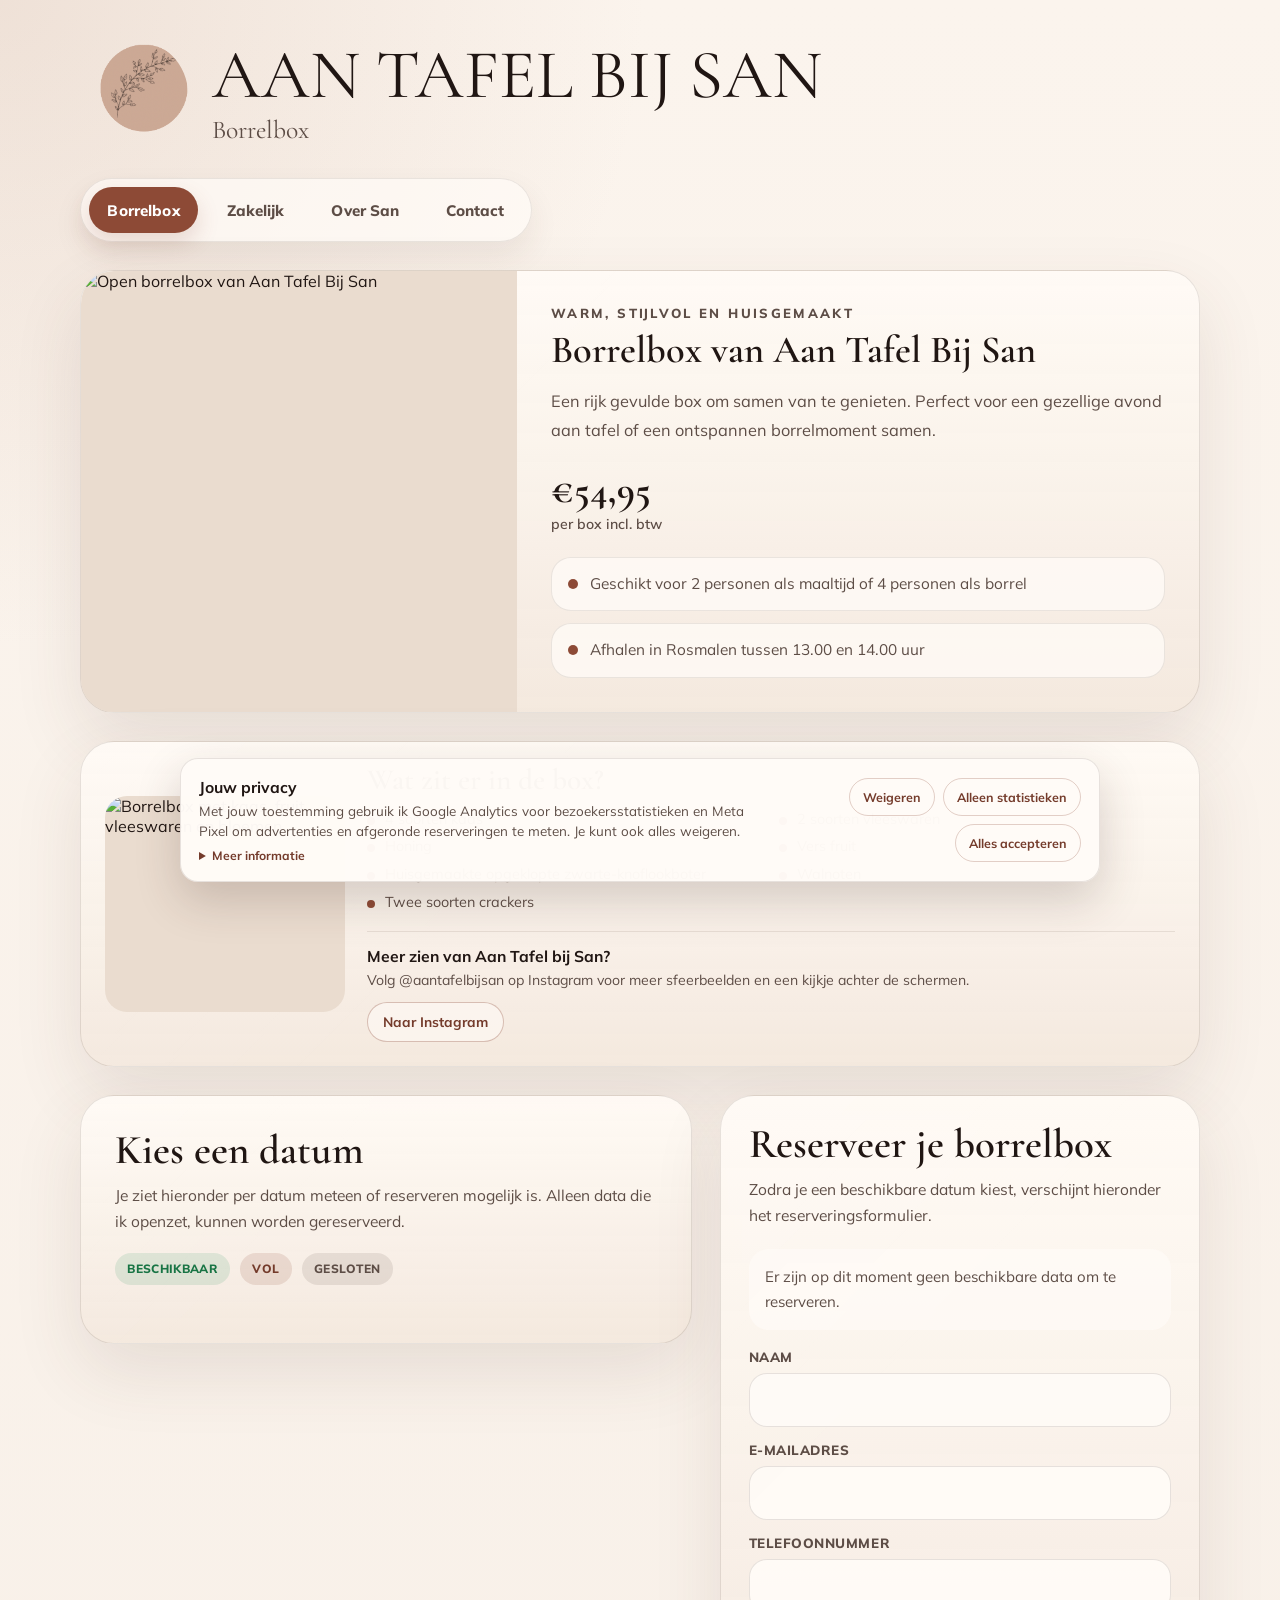
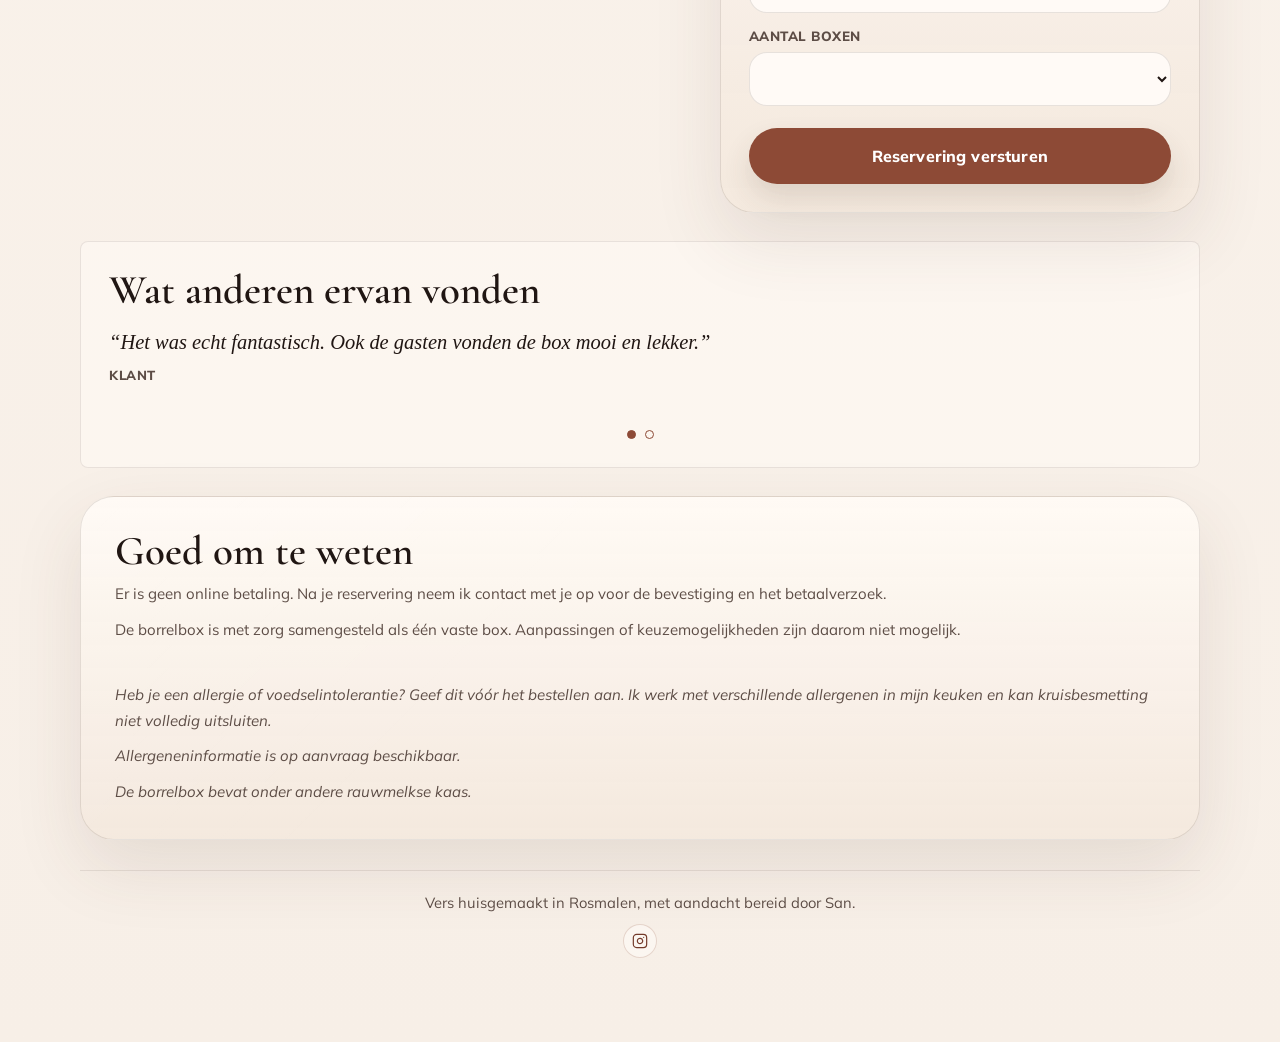
==== commit bdcea2d2: "Add second testimonial carousel" ====
--- a/index.html
+++ b/index.html
@@ -697,8 +697,22 @@
         background: rgba(255, 250, 245, 0.58);
       }
 
+      .customer-stories-track {
+        display: flex;
+        overflow-x: auto;
+        scroll-behavior: smooth;
+        scroll-snap-type: x mandatory;
+        scrollbar-width: none;
+      }
+
+      .customer-stories-track::-webkit-scrollbar {
+        display: none;
+      }
+
       .customer-story {
+        flex: 0 0 100%;
         margin: 0;
+        scroll-snap-align: start;
       }
 
       .customer-story blockquote {
@@ -717,6 +731,26 @@
         font-weight: 800;
         letter-spacing: 0.04em;
         text-transform: uppercase;
+      }
+
+      .customer-story-dots {
+        display: flex;
+        justify-content: center;
+        gap: 9px;
+      }
+
+      .customer-story-dot {
+        width: 9px;
+        height: 9px;
+        padding: 0;
+        border: 1px solid var(--instagram);
+        border-radius: 50%;
+        background: transparent;
+        cursor: pointer;
+      }
+
+      .customer-story-dot.is-active {
+        background: var(--instagram);
       }
 
       .borrel-note p {
@@ -926,10 +960,20 @@
 
         <section class="customer-stories" aria-labelledby="customerStoriesTitle">
           <h3 class="section-title" id="customerStoriesTitle">Wat anderen ervan vonden</h3>
-          <figure class="customer-story">
-            <blockquote>“Het was echt fantastisch. Ook de gasten vonden de box mooi en lekker.”</blockquote>
-            <figcaption>Klant</figcaption>
-          </figure>
+          <div class="customer-stories-track" id="customerStoriesTrack">
+            <figure class="customer-story">
+              <blockquote>“Het was echt fantastisch. Ook de gasten vonden de box mooi en lekker.”</blockquote>
+              <figcaption>Klant</figcaption>
+            </figure>
+            <figure class="customer-story">
+              <blockquote>“Heerlijk genoten van de bourgondische borrelbox van San! Een verrassende variatie aan lekkere kaasjes en worst, gecombineerd met onder andere vers fruit en zwarteknoflookboter. Echt een aanrader!”</blockquote>
+              <figcaption>Proefpersoon</figcaption>
+            </figure>
+          </div>
+          <div class="customer-story-dots" aria-label="Kies een ervaring">
+            <button class="customer-story-dot is-active" type="button" aria-label="Bekijk ervaring 1" aria-current="true"></button>
+            <button class="customer-story-dot" type="button" aria-label="Bekijk ervaring 2"></button>
+          </div>
         </section>
 
         <section class="borrel-note" aria-labelledby="borrelNoteTitle">
@@ -951,6 +995,7 @@
       </footer>
     </main>
 
+    <script src="testimonials.js?v=20261016"></script>
     <script src="borrelbox.js?v=20261013-meta-purchase"></script>
   </body>
 </html>
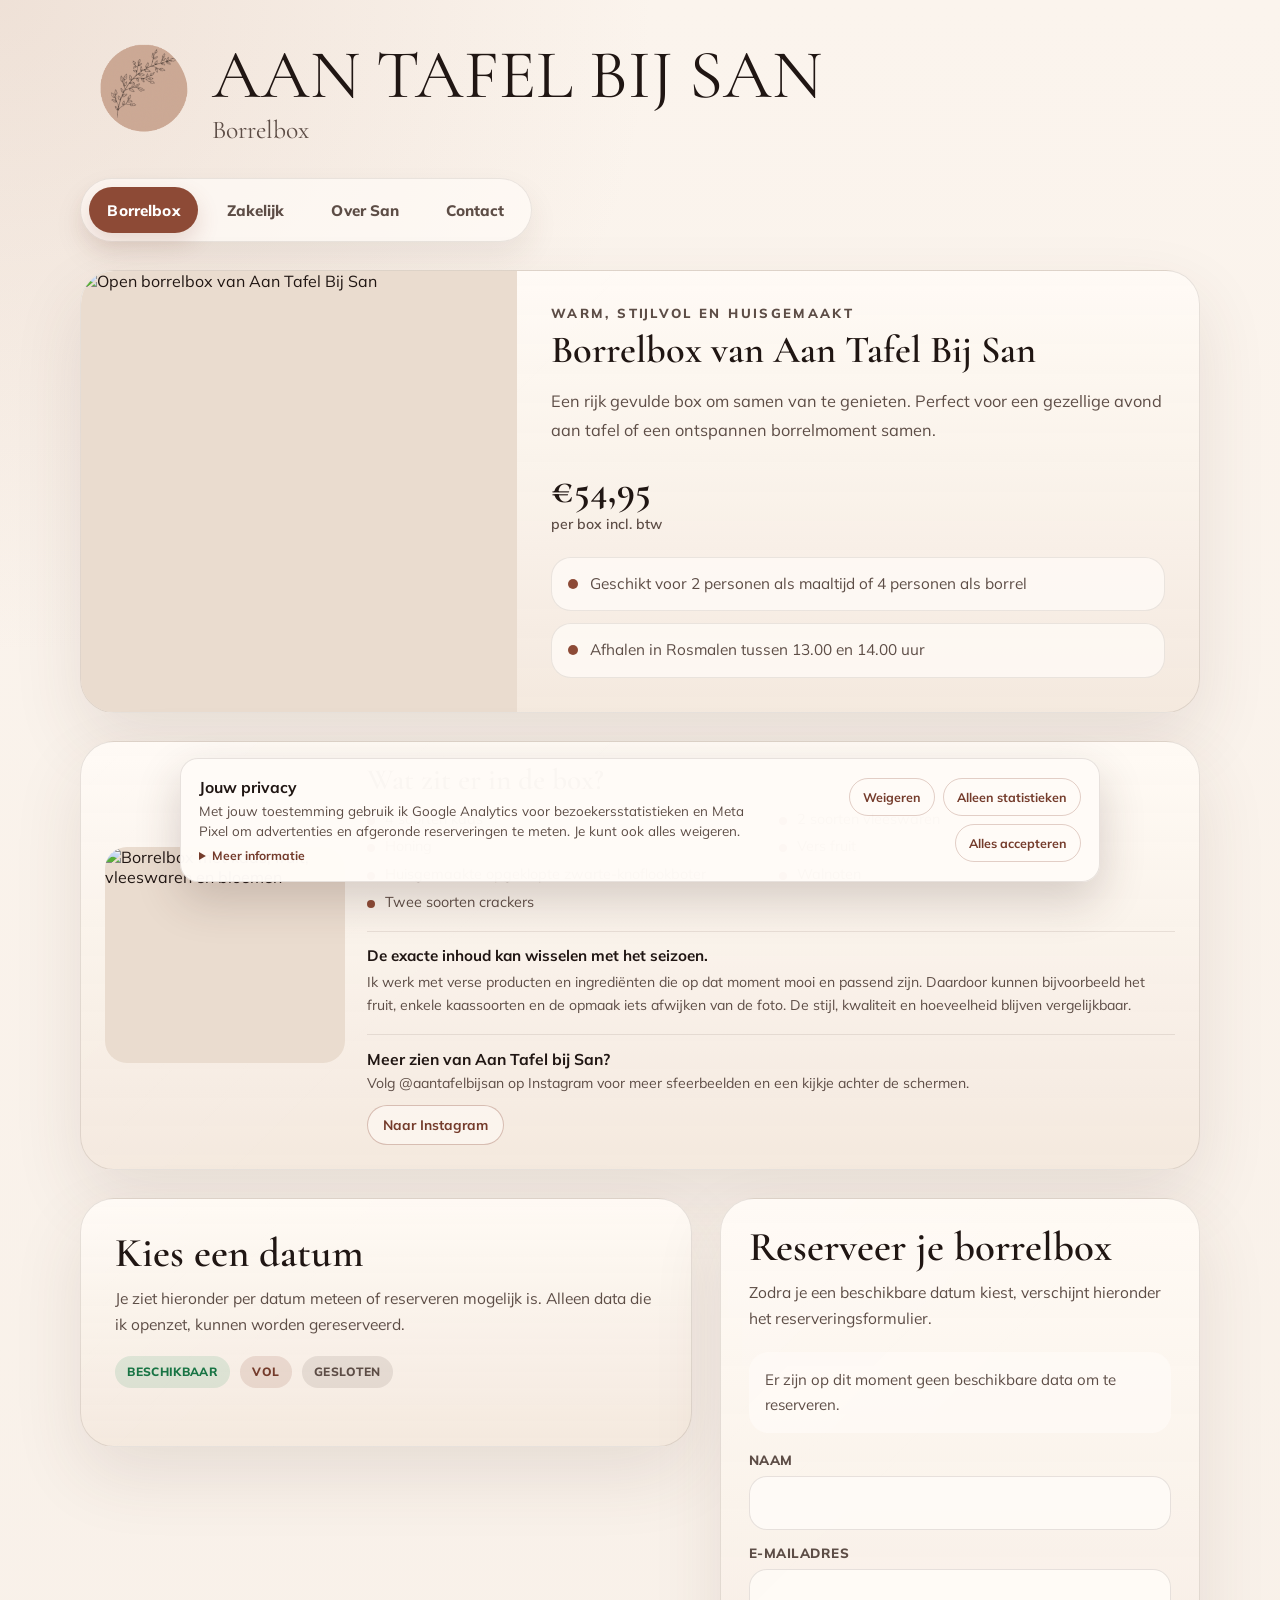
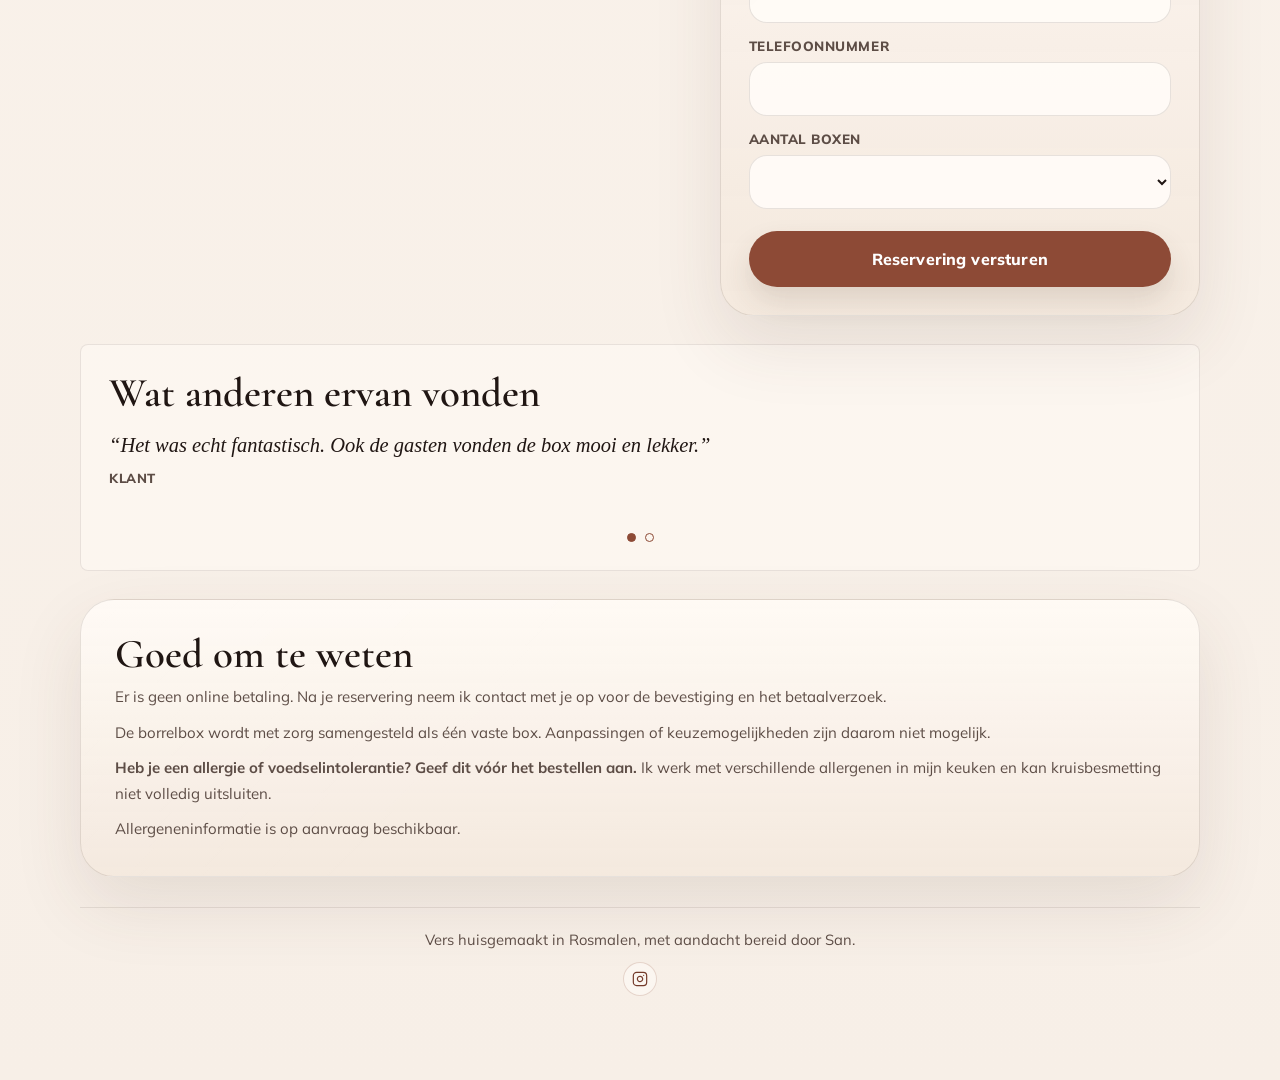
==== commit 2531b1df: "Update box and allergen information" ====
--- a/index.html
+++ b/index.html
@@ -380,6 +380,25 @@
         padding: 0;
       }
 
+      .seasonal-note {
+        margin-top: 18px;
+        padding-top: 14px;
+        border-top: 1px solid rgba(63, 42, 34, 0.1);
+      }
+
+      .seasonal-note strong {
+        display: block;
+        color: var(--ink);
+        font-size: 0.95rem;
+      }
+
+      .seasonal-note p {
+        margin: 6px 0 0;
+        color: var(--muted);
+        font-size: 0.88rem;
+        line-height: 1.6;
+      }
+
       .instagram-callout {
         margin-top: 18px;
         padding-top: 14px;
@@ -881,6 +900,11 @@
               <li>Twee soorten crackers</li>
             </ul>
 
+            <div class="seasonal-note">
+              <strong>De exacte inhoud kan wisselen met het seizoen.</strong>
+              <p>Ik werk met verse producten en ingrediënten die op dat moment mooi en passend zijn. Daardoor kunnen bijvoorbeeld het fruit, enkele kaassoorten en de opmaak iets afwijken van de foto. De stijl, kwaliteit en hoeveelheid blijven vergelijkbaar.</p>
+            </div>
+
             <div class="instagram-callout">
               <strong>Meer zien van Aan Tafel bij San?</strong>
               <p>Volg @aantafelbijsan op Instagram voor meer sfeerbeelden en een kijkje achter de schermen.</p>
@@ -979,11 +1003,9 @@
         <section class="borrel-note" aria-labelledby="borrelNoteTitle">
           <h3 class="section-title" id="borrelNoteTitle">Goed om te weten</h3>
           <p>Er is geen online betaling. Na je reservering neem ik contact met je op voor de bevestiging en het betaalverzoek.</p>
-          <p>De borrelbox is met zorg samengesteld als één vaste box. Aanpassingen of keuzemogelijkheden zijn daarom niet mogelijk.</p>
-          <br />
-          <p class="allergen-note">Heb je een allergie of voedselintolerantie? Geef dit vóór het bestellen aan. Ik werk met verschillende allergenen in mijn keuken en kan kruisbesmetting niet volledig uitsluiten.</p>
-          <p class="allergen-note">Allergeneninformatie is op aanvraag beschikbaar.</p>
-          <p class="allergen-note">De borrelbox bevat onder andere rauwmelkse kaas.</p>
+          <p>De borrelbox wordt met zorg samengesteld als één vaste box. Aanpassingen of keuzemogelijkheden zijn daarom niet mogelijk.</p>
+          <p><strong>Heb je een allergie of voedselintolerantie? Geef dit vóór het bestellen aan.</strong> Ik werk met verschillende allergenen in mijn keuken en kan kruisbesmetting niet volledig uitsluiten.</p>
+          <p>Allergeneninformatie is op aanvraag beschikbaar.</p>
         </section>
       </section>
 
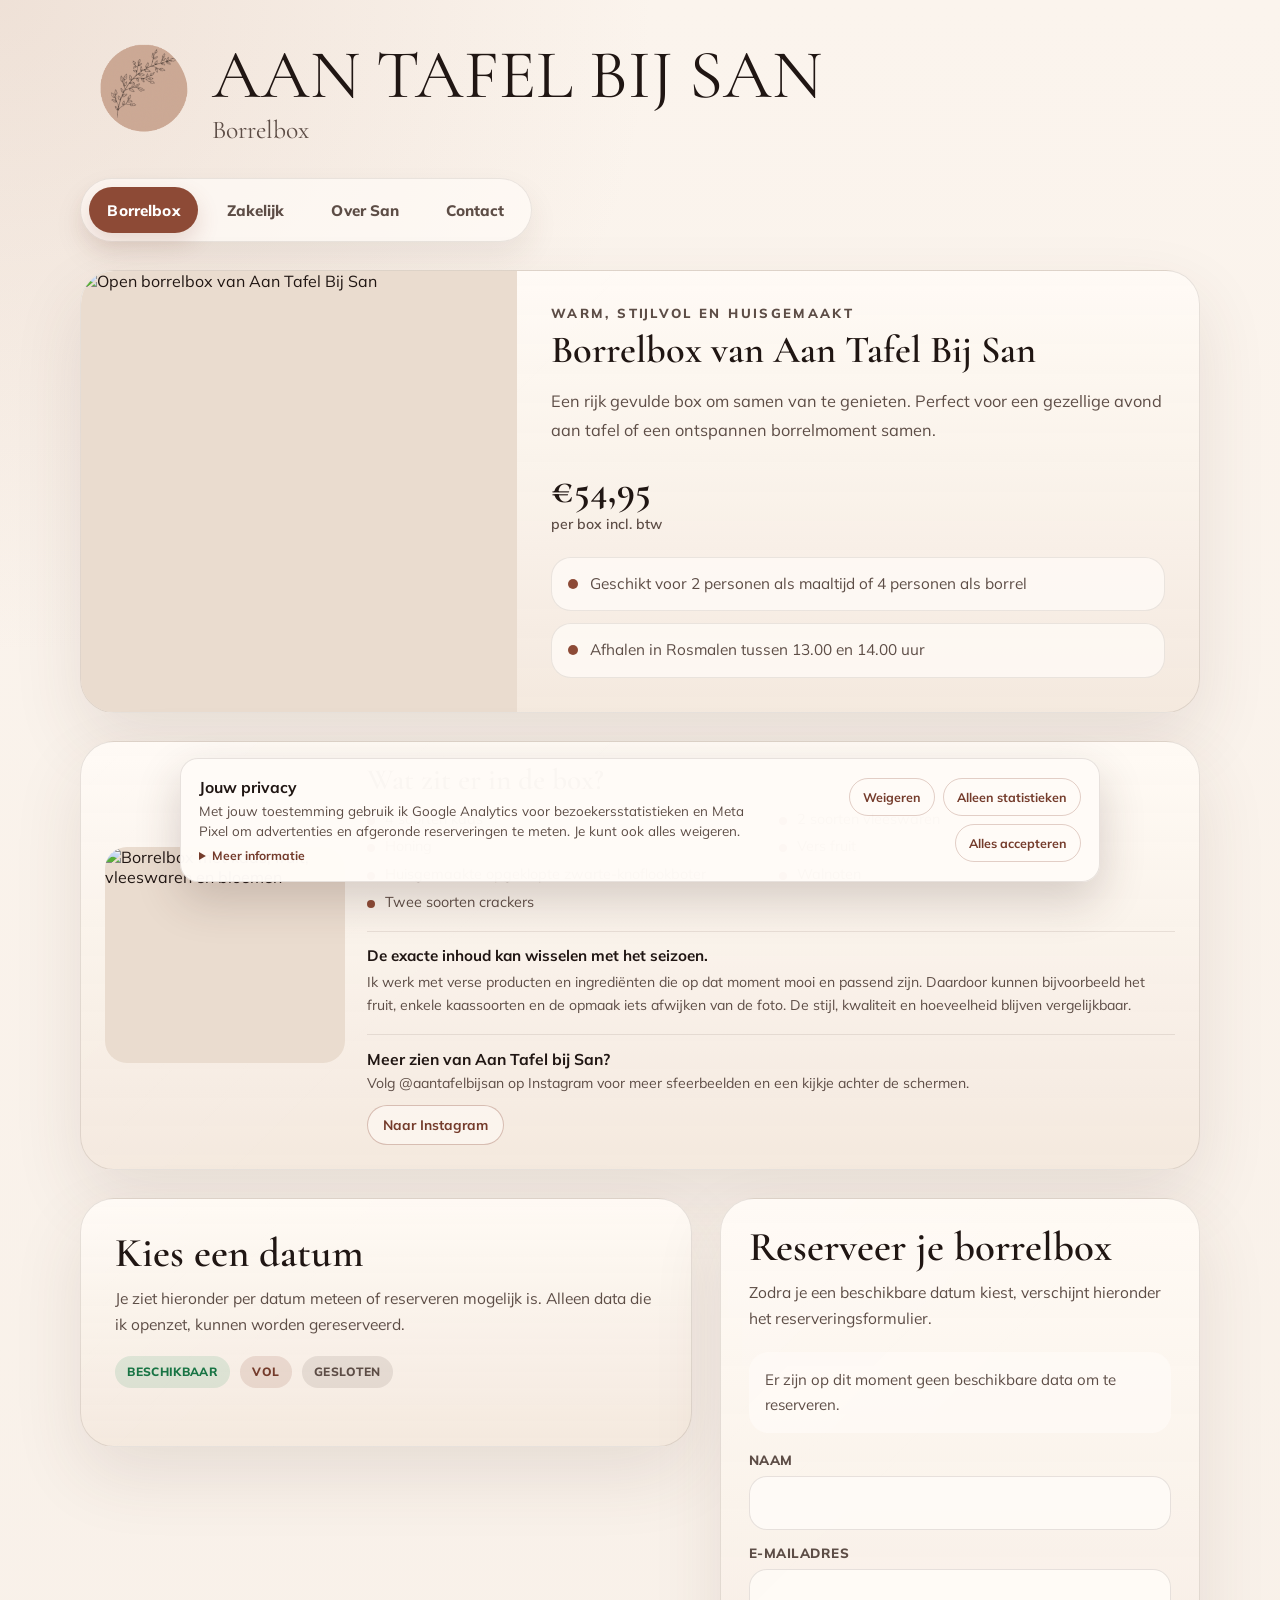
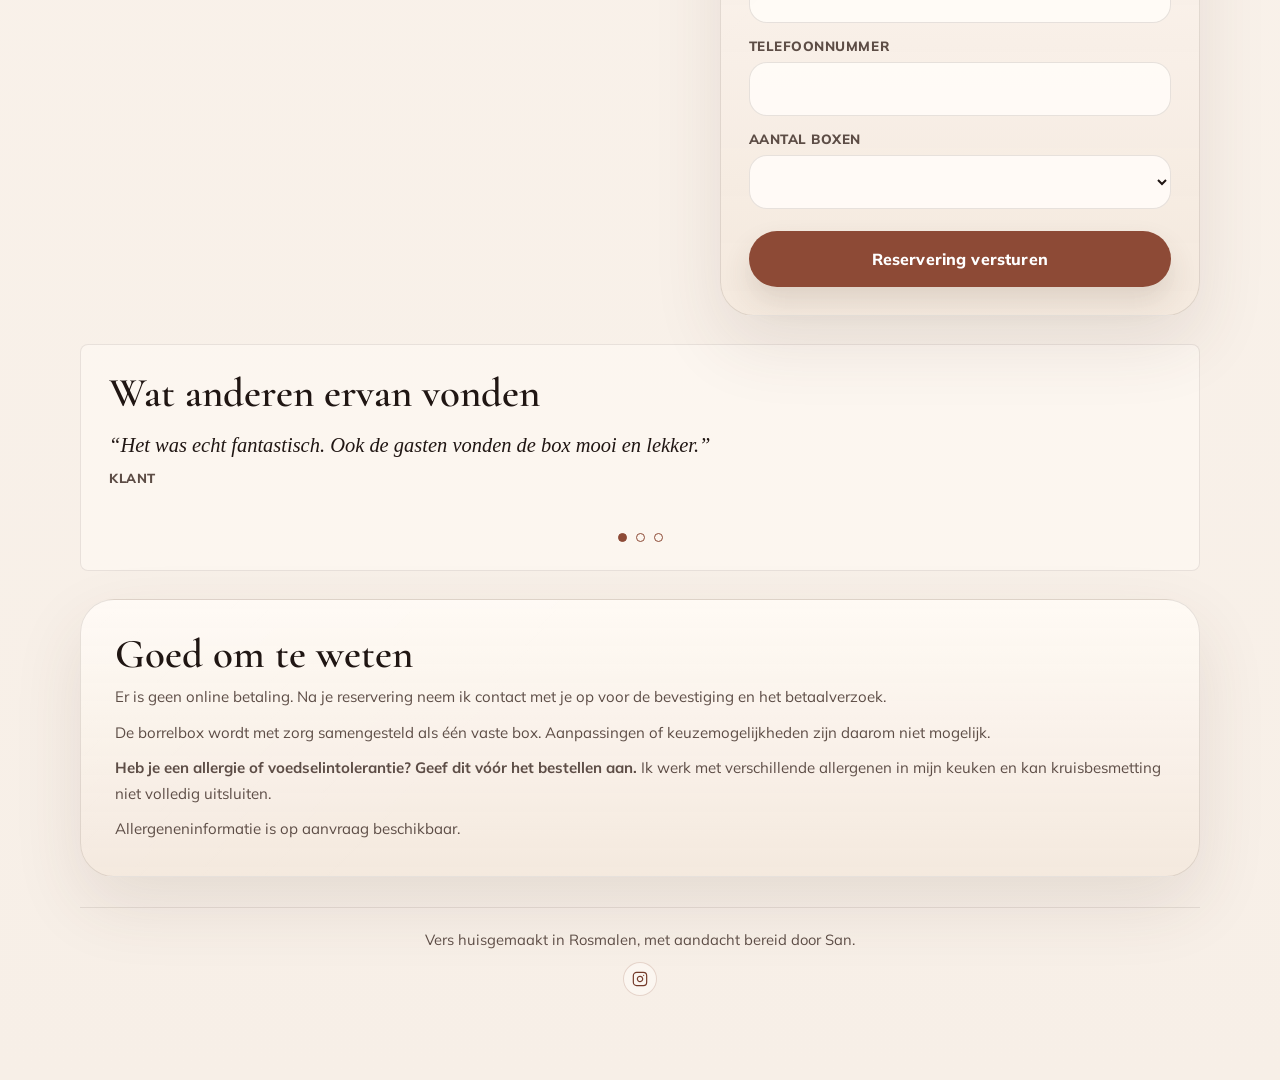
==== commit af00e389: "Add third customer testimonial" ====
--- a/index.html
+++ b/index.html
@@ -993,10 +993,15 @@
               <blockquote>“Heerlijk genoten van de bourgondische borrelbox van San! Een verrassende variatie aan lekkere kaasjes en worst, gecombineerd met onder andere vers fruit en zwarteknoflookboter. Echt een aanrader!”</blockquote>
               <figcaption>Proefpersoon</figcaption>
             </figure>
+            <figure class="customer-story">
+              <blockquote>“Het was echt heerlijk! Iedereen vond het erg leuk en mooi gepresenteerd zo. De schaal was ideaal om het gelijk op tafel te plaatsen.”</blockquote>
+              <figcaption>Klant</figcaption>
+            </figure>
           </div>
           <div class="customer-story-dots" aria-label="Kies een ervaring">
             <button class="customer-story-dot is-active" type="button" aria-label="Bekijk ervaring 1" aria-current="true"></button>
             <button class="customer-story-dot" type="button" aria-label="Bekijk ervaring 2"></button>
+            <button class="customer-story-dot" type="button" aria-label="Bekijk ervaring 3"></button>
           </div>
         </section>
 
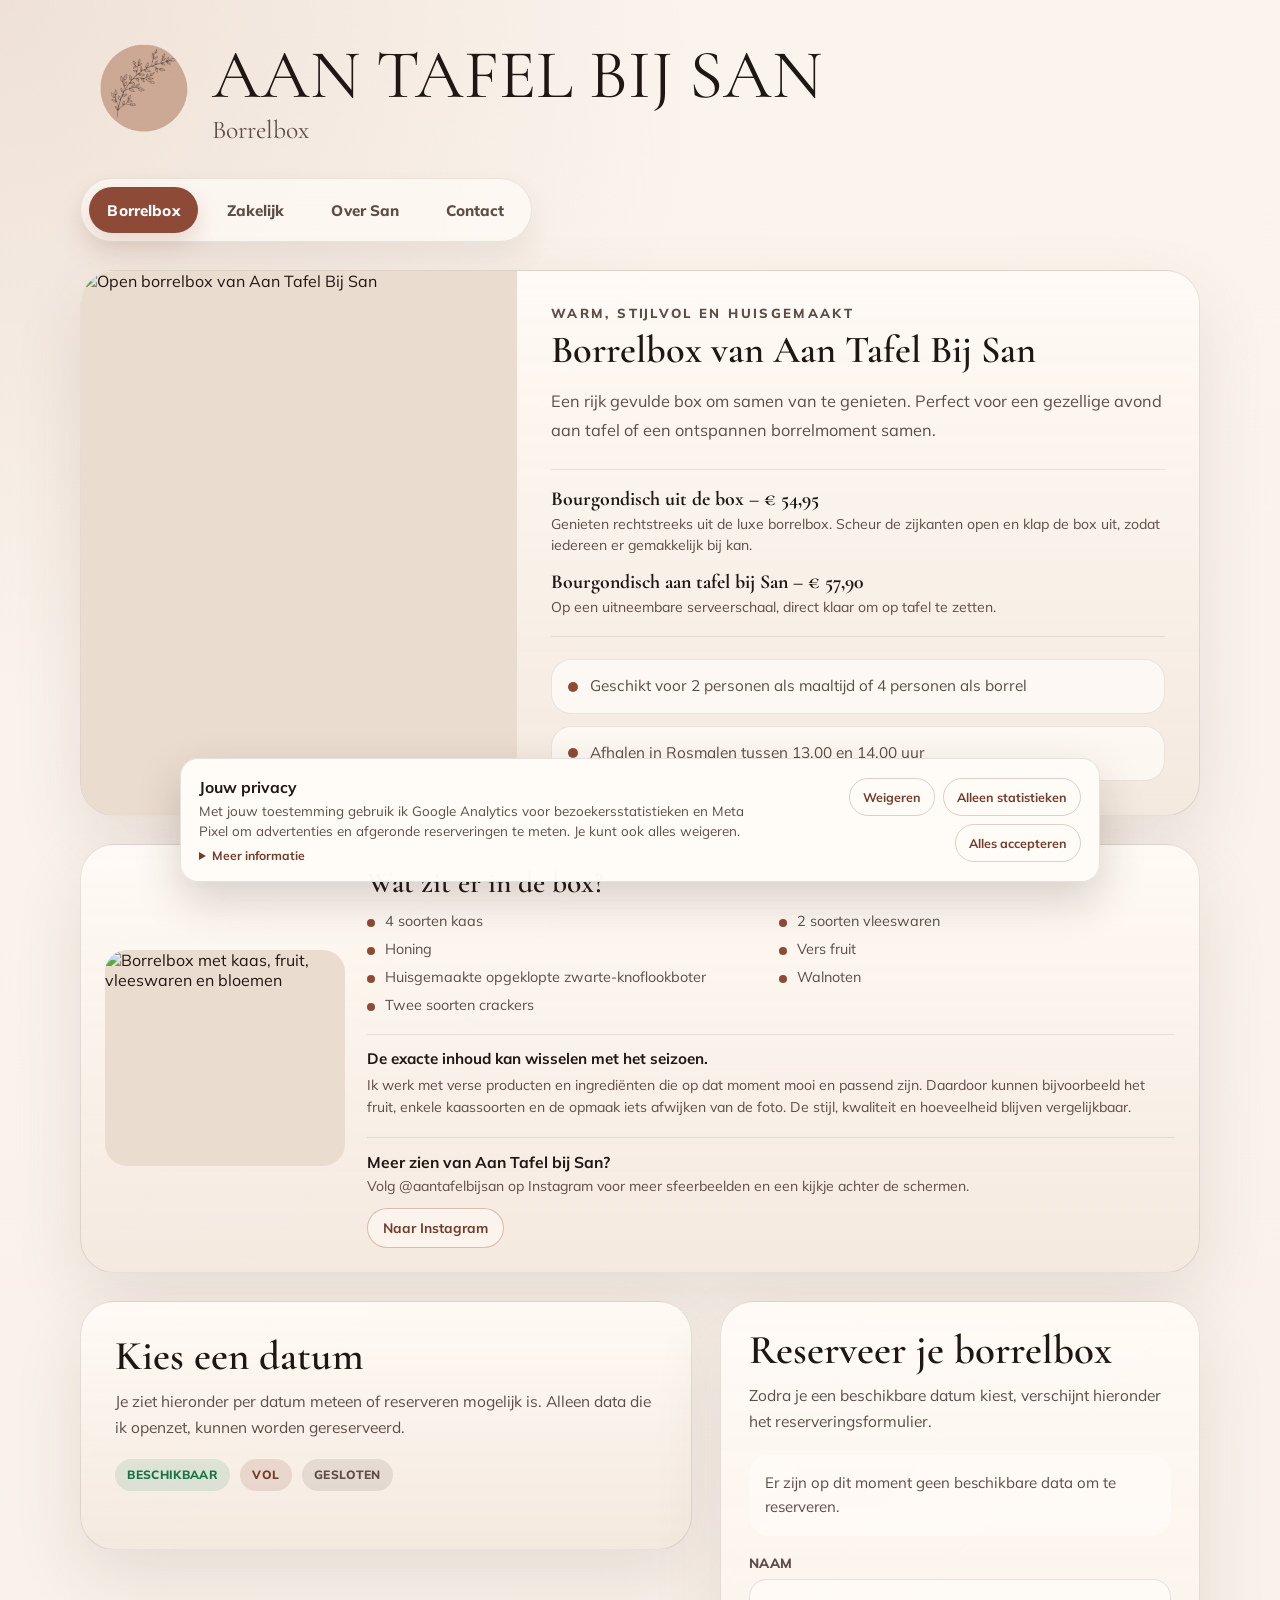
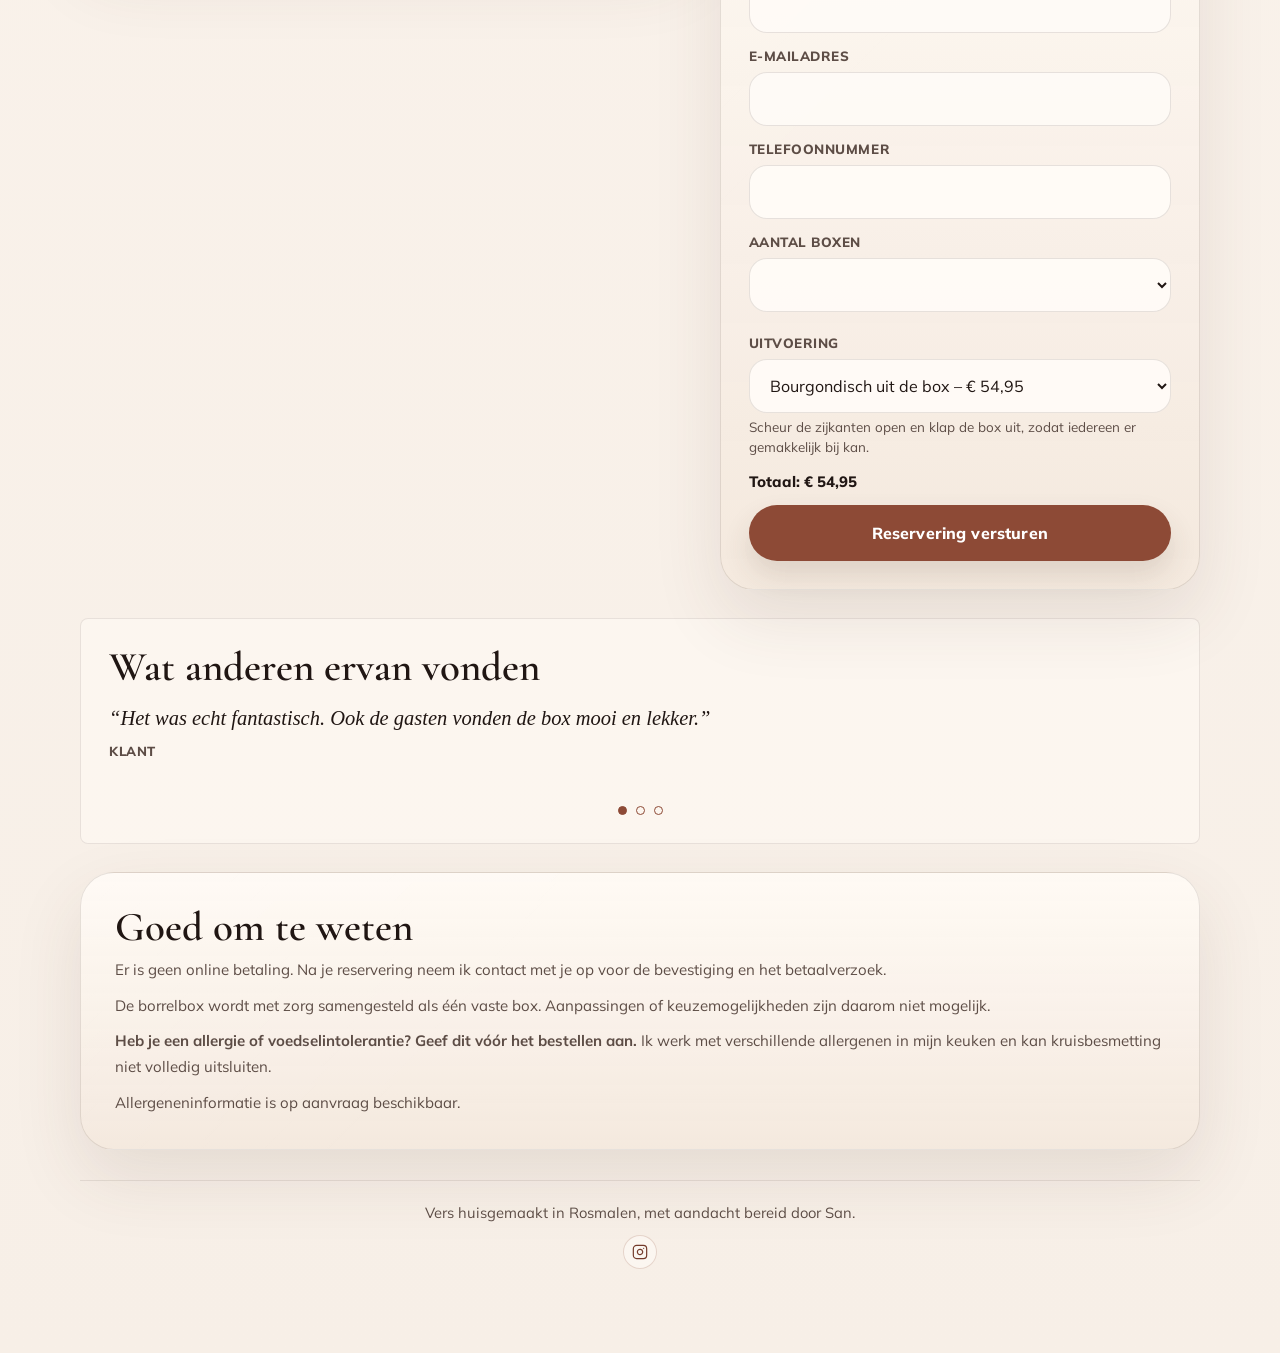
==== commit b623093d: "Add borrelbox presentation options" ====
--- a/index.html
+++ b/index.html
@@ -214,22 +214,29 @@
         font-size: 0.86rem;
       }
 
-      .borrel-price {
-        margin: 26px 0 0;
+      .borrel-versions {
+        display: grid;
+        gap: 14px;
+        margin: 24px 0 0;
+        padding: 18px 0;
+        border-top: 1px solid rgba(63, 42, 34, 0.1);
+        border-bottom: 1px solid rgba(63, 42, 34, 0.1);
+      }
+
+      .borrel-version strong {
+        display: block;
+        color: var(--ink);
         font-family: "Cormorant Garamond", serif;
-        font-size: clamp(2rem, 3vw, 2.8rem);
-        line-height: 1;
-        font-weight: 700;
-      }
-
-      .borrel-price span {
+        font-size: 1.24rem;
+        line-height: 1.2;
+      }
+
+      .borrel-version span {
         display: block;
-        margin-top: 6px;
-        color: var(--muted);
-        font-family: "Mulish", sans-serif;
+        margin-top: 3px;
+        color: var(--muted);
         font-size: 0.88rem;
-        font-weight: 600;
-        line-height: 1.4;
+        line-height: 1.5;
       }
 
       .borrel-facts {
@@ -675,6 +682,13 @@
         line-height: 1.5;
       }
 
+      .reservation-total {
+        margin: 0;
+        color: var(--ink);
+        font-size: 0.94rem;
+        font-weight: 800;
+      }
+
       .reserve-button {
         display: inline-flex;
         align-items: center;
@@ -868,7 +882,16 @@
               Een rijk gevulde box om samen van te genieten. Perfect voor een gezellige
               avond aan tafel of een ontspannen borrelmoment samen.
             </p>
-            <p class="borrel-price">€54,95 <span>per box incl. btw</span></p>
+            <div class="borrel-versions" aria-label="Uitvoeringen en prijzen">
+              <div class="borrel-version">
+                <strong>Bourgondisch uit de box – € 54,95</strong>
+                <span>Genieten rechtstreeks uit de luxe borrelbox. Scheur de zijkanten open en klap de box uit, zodat iedereen er gemakkelijk bij kan.</span>
+              </div>
+              <div class="borrel-version">
+                <strong>Bourgondisch aan tafel bij San – € 57,90</strong>
+                <span>Op een uitneembare serveerschaal, direct klaar om op tafel te zetten.</span>
+              </div>
+            </div>
 
             <div class="borrel-facts">
               <div class="fact-chip">
@@ -972,6 +995,17 @@
                 <select class="form-select" id="reservationQuantity" name="quantity" required></select>
                 <p class="form-help" id="quantityHelp"></p>
               </div>
+
+              <div class="form-row">
+                <label class="form-label" for="reservationPresentation">Uitvoering</label>
+                <select class="form-select" id="reservationPresentation" name="presentation" required>
+                  <option value="box">Bourgondisch uit de box – € 54,95</option>
+                  <option value="table">Bourgondisch aan tafel bij San – € 57,90</option>
+                </select>
+                <p class="form-help" id="presentationHelp">Scheur de zijkanten open en klap de box uit, zodat iedereen er gemakkelijk bij kan.</p>
+              </div>
+
+              <p class="reservation-total" id="reservationTotal">Totaal: € 54,95</p>
 
               <button class="reserve-button" id="reservationSubmit" type="submit">Reservering versturen</button>
             </form>
@@ -1023,6 +1057,6 @@
     </main>
 
     <script src="testimonials.js?v=20261016"></script>
-    <script src="borrelbox.js?v=20261013-meta-purchase"></script>
+    <script src="borrelbox.js?v=20261027-presentation-3"></script>
   </body>
 </html>
